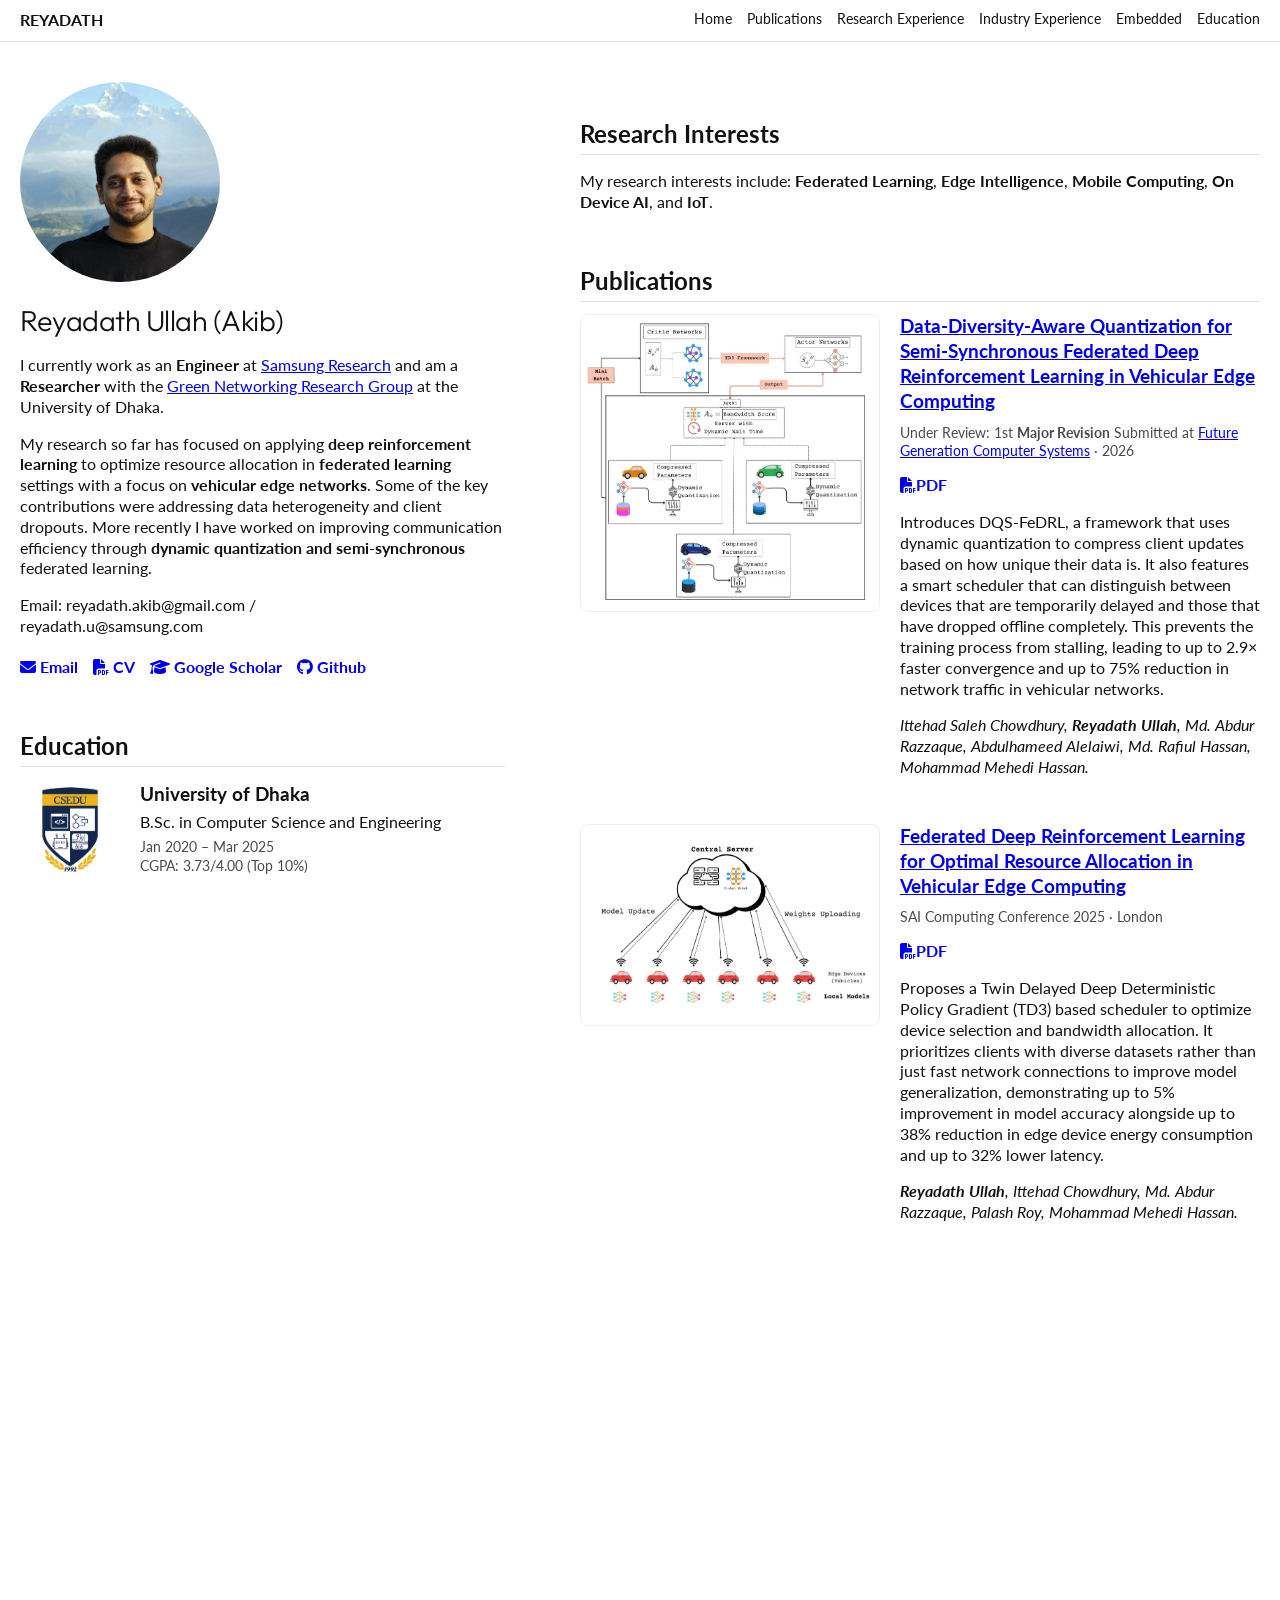
==== index.html @ 79e835fe "Update CV to the newest version" ====
<!doctype html>
<html lang="en">

<head>
  <meta charset="UTF-8">
  <meta name="viewport" content="width=device-width, initial-scale=1.0, viewport-fit=cover">
  <title>Riadath | Portfolio</title>
  <link rel="preconnect" href="https://fonts.googleapis.com">
  <link rel="preconnect" href="https://fonts.gstatic.com" crossorigin>
  <link href="https://fonts.googleapis.com/css2?family=Lato:wght@400;700&family=Outfit:wght@300;400&display=swap"
    rel="stylesheet">
  <link rel="stylesheet" href="https://cdnjs.cloudflare.com/ajax/libs/font-awesome/6.4.0/css/all.min.css" media="print"
    onload="this.media='all'">
  <noscript>
    <link rel="stylesheet" href="https://cdnjs.cloudflare.com/ajax/libs/font-awesome/6.4.0/css/all.min.css">
  </noscript>
  <link rel="stylesheet" href="style.css?v=3.0">
  <link rel="preload" as="image" href="assets/images/akib_mountain.webp">
</head>

<body>
  <header class="topbar">
    <div class="logo">Reyadath</div>
    <nav class="nav" id="nav">
      <a href="#home">Home</a>
      <a href="#research-interests">Publications</a>
      <a href="#research-experience">Research Experience</a>
      <a href="#experience">Industry Experience</a>
      <a href="#embedded">Embedded</a>
      <a href="#education">Education</a>
    </nav>
    <button class="menu" id="menu" aria-label="Toggle navigation">
      <span></span>
      <span></span>
      <span></span>
    </button>
  </header>

  <main>
    <div class="sidebar">
      <section id="home" class="profile-section">
        <img src="assets/images/akib_mountain.webp" alt="Reyadath Ullah Akib" class="profile-image" decoding="async">
        <div class="profile-text">
          <h1>Reyadath Ullah (Akib)</h1>
          <p>I currently work as an <b>Engineer</b> at <a href="https://research.samsung.com/srbd"
              target="_blank">Samsung Research</a> and am a <b>Researcher</b> with the <a href="#experience">Green
              Networking Research Group</a> at the University of Dhaka.</p>
          <p>My research so far has focused on applying <b>deep reinforcement learning</b> to optimize resource
            allocation
            in <b>federated learning</b> settings with a focus on <b>vehicular edge networks</b>. Some of the key
            contributions were addressing data heterogeneity and client dropouts. More
            recently I have worked on improving communication efficiency through <b>dynamic
              quantization and semi-synchronous</b> federated learning.</p>
          <p style="margin-top: 10px;">Email: reyadath.akib@gmail.com /
            <br> reyadath.u@samsung.com
          </p>

          <p
            style="margin-top: 20px; font-weight: bold; display: flex; gap: 15px; align-items: center; flex-wrap: wrap;">
            <a href="mailto:reyadath.akib@gmail.com" style="text-decoration: none;"><i class="fas fa-envelope"></i>
              Email</a>
            <a href="assets/docs/CV_2027_Reyadath_Ullah_Akib.pdf" target="_blank"
              style="text-decoration: none;"><i class="fas fa-file-pdf"></i> CV</a>
            <a href="https://scholar.google.com/citations?user=j7ziSWcAAAAJ&hl=en" target="_blank"
              style="text-decoration: none;"><i class="fas fa-graduation-cap"></i> Google Scholar</a>
            <!-- <a href="https://www.linkedin.com/in/reyadath-u-053181199/" target="_blank"
              style="text-decoration: none;"><i class="fab fa-linkedin"></i> linkedin</a> -->
            <a href="https://github.com/riadath" target="_blank" style="text-decoration: none;"><i
                class="fab fa-github"></i> Github</a>
          </p>
        </div>
      </section>

      <section id="education">
        <h2>Education</h2>
        <div style="display: flex; align-items: center; gap: 20px; margin-bottom: 20px;">
          <img src="assets/images/csedu_logo.webp" alt="CSE DU Logo" style="width: 100px; height: auto;" loading="lazy"
            decoding="async">
          <div>
            <h3 style="margin: 0;">University of Dhaka</h3>
            <p style="margin: 5px 0 0 0;">B.Sc. in Computer Science and Engineering</p>
            <p style="margin: 5px 0 0 0;" class="muted">Jan 2020 – Mar 2025 <br> CGPA: 3.73/4.00 (Top 10%)</p>
          </div>
        </div>
      </section>


    </div>

    <div class="content-area">
      <section id="research-interests">
        <h2>Research Interests</h2>
        <p>My research interests include: <b>Federated Learning</b>, <b>Edge Intelligence</b>, <b>Mobile Computing</b>,
          <b>On Device AI</b>, and <b>IoT</b>.
        </p>
      </section>

      <section id="publications">
        <h2>Publications</h2>

        <div style="display: flex; gap: 20px; margin-bottom: 30px; align-items: flex-start;">
          <div class="pub-image-container">
            <img src="assets/images/DQS_Fedrl_Framework.webp" alt="DQS-FeDRL Framework"
              class="pub-image"
              style="width: 100%; height: auto; object-fit: contain; border-radius: 8px; border: 1px solid #eee;"
              loading="lazy" decoding="async">
            <div class="pub-image-hint"><i class="fas fa-search-plus"></i> Click to enlarge</div>
          </div>
          <div>
            <h3 style="margin-top: 0;"><a href="https://track.authorhub.elsevier.com/?uuid=702955d7-798d-43e1-ad18-ff2a3c567b9c"
                target="_blank">Data-Diversity-Aware Quantization for
                Semi-Synchronous Federated Deep Reinforcement Learning in Vehicular Edge Computing</a></h3>
            <p class="muted" style="margin-top: 5px;">Under Review: 1st <b>Major Revision</b> Submitted at <a
                href="https://www.sciencedirect.com/journal/future-generation-computer-systems" target="_blank">Future
                Generation Computer
                Systems</a> · 2026</p>
            <p style="margin-top: 5px;"><a href="assets/docs/DQS_FeDRL_FGCS_Final_Version.pdf" target="_blank"
                style="text-decoration: none; font-weight: bold;"><i class="fas fa-file-pdf"></i>PDF</a></p>
            <p style="margin-top: 10px;">Introduces DQS-FeDRL, a framework that uses dynamic quantization to compress
              client updates based
              on how unique their data is. It also features a smart scheduler that can distinguish between devices that
              are temporarily delayed and those that have dropped offline completely. This prevents the training process
              from stalling, leading to up to 2.9× faster convergence and up to 75% reduction in network traffic in
              vehicular
              networks.</p>
            <p><em>Ittehad Saleh Chowdhury, <strong>Reyadath Ullah</strong>, Md. Abdur Razzaque, Abdulhameed
                Alelaiwi, Md. Rafiul Hassan, Mohammad Mehedi Hassan.</em></p>
          </div>
        </div>

        <div style="display: flex; gap: 20px; margin-bottom: 30px; align-items: flex-start;">
          <div class="pub-image-container">
            <img src="assets/images/DA-FedRL.webp" alt="DA-FeDRL Framework"
              class="pub-image"
              style="width: 100%; height: auto; object-fit: contain; border-radius: 8px; border: 1px solid #eee;"
              loading="lazy" decoding="async">
            <div class="pub-image-hint"><i class="fas fa-search-plus"></i> Click to enlarge</div>
          </div>
          <div>
            <h3 style="margin-top: 0;"><a href="https://link.springer.com/chapter/10.1007/978-3-031-92608-2_20"
                target="_blank">Federated Deep
                Reinforcement Learning for Optimal Resource
                Allocation in Vehicular Edge Computing</a></h3>
            <p class="muted" style="margin-top: 5px;">SAI Computing Conference 2025 · London</p>
            <p style="margin-top: 5px;"><a href="assets/docs/Published_Conf_Paper.pdf" target="_blank"
                style="text-decoration: none; font-weight: bold;"><i class="fas fa-file-pdf"></i>PDF</a></p>
            <p style="margin-top: 10px;">Proposes a Twin Delayed Deep Deterministic Policy Gradient (TD3) based
              scheduler
              to optimize device selection and bandwidth allocation. It prioritizes clients with diverse datasets rather
              than just fast network connections to improve model generalization, demonstrating up to 5% improvement in
              model
              accuracy alongside up to 38% reduction in edge device energy consumption and up to 32% lower latency.</p>
            <p><em><strong>Reyadath Ullah</strong>, Ittehad Chowdhury, Md. Abdur Razzaque, Palash Roy, Mohammad Mehedi
                Hassan.</em></p>
          </div>
        </div>


      </section>

      <section id="research-experience">
        <h2>Research Experience</h2>

        <div style="display: flex; gap: 20px; margin-bottom: 30px;">
          <img src="assets/images/wm_logo.webp" alt="William & Mary Logo"
            style="width: 100px; height: 100px; object-fit: contain; margin-top: 5px;" loading="lazy" decoding="async">
          <div>
            <h3 style="margin: 0;"><a href="https://www.wm.edu/" target="_blank">William & Mary - IMLS CiteCast
                Project</a>
            </h3>
            <p style="margin: 5px 0 10px 0;" class="muted">Remote Research Collaborator · Sep 2026 – Present</p>
            <ul style="margin: 0;">
              <li>Collaborating on an IMLS-funded project to identify and preserve web resources referenced in archived
                US television news, alongside Old Dominion University and the Internet Archive.</li>
              <li>Developing multi-modal machine learning and deep learning models for web citation detection under the
                supervision of <a href="https://alexandernwala.com/" target="_blank">Dr. Alexander C. Nwala</a> and <a
                  href="https://cdsp.wm.edu/computerscience/people/zhang-yanfu.php" target="_blank">Dr. Yanfu Zhang</a>.
              </li>
            </ul>
          </div>
        </div>

        <div style="display: flex; gap: 20px; margin-bottom: 30px;">
          <img src="assets/images/dhaka_university_logo.webp" alt="University of Dhaka Logo"
            style="width: 100px; height: 100px; object-fit: contain; margin-top: 5px;" loading="lazy" decoding="async">
          <div>
            <h3 style="margin: 0;">Green Networking Research Group, University of Dhaka</h3>
            <p style="margin: 5px 0 10px 0;" class="muted">Researcher · Sep 2023 – Present</p>
            <ul style="margin: 0;">
              <li>Supervised by <a href="https://www.du.ac.bd/faculty/faculty_details/CSE/1768" target="_blank">Dr. Md.
                  Abdur Razzaque</a>.</li>
              <li>Exploring federated learning and resource allocation in vehicular edge computing.</li>
              <li>Focusing on energy-aware systems and reliable networking at scale.</li>
            </ul>
          </div>
        </div>
      </section>

      <section id="experience">
        <h2>Industry Experience</h2>

        <div style="display: flex; gap: 20px; margin-bottom: 30px;">
          <img src="assets/images/samsung_research_logo.webp" alt="Samsung Research Logo"
            style="width: 100px; height: 100px; object-fit: contain; margin-top: 5px;" loading="lazy" decoding="async">
          <div>
            <h3 style="margin: 0;"><a href="https://research.samsung.com/srbd" target="_blank">Samsung Research</a>
              :: Engineer-I</h3>
            <p style="margin: 5px 0 10px 0;" class="muted">Aug 2025 – Present</p>
            <ul style="margin: 0;">
              <li>Migrated the <strong>Samsung Tizen Emulator</strong> backend from legacy QEMU 2.3.4 to <strong>QEMU
                  9.2.4</strong> and redesigned the UI architecture with <strong>SDL2</strong>, replacing Qt to improve
                cross-platform performance.</li>
              <li>Developed <strong><a href="https://github.com/Samsung/tizen-agent-skills" target="_blank">Tizen Agent
                    Skills</a></strong>, an open-source Node.js/TypeScript toolkit enabling AI coding assistants
                (Claude,
                Gemini, Cline) to automate Tizen SDK workflows via natural language, including app deployment, GDB/CDP
                remote debugging, and Playwright testing.</li>
              <li>Developed and published the <strong>Tizen VS Code Extension</strong> on the <a
                  href="https://developer.samsung.com/smarttv/develop/tools/additional-tools/vscode-extension.html"
                  target="_blank">VS Code Marketplace</a>.</li>
              <li>Researching and drafting patents for distributed, federated-learning-based recommendation systems to
                drive AI feature recommendations across Samsung devices.</li>
            </ul>
          </div>
        </div>

        <div style="display: flex; gap: 20px; margin-bottom: 30px;">
          <img src="assets/images/turing_logo.webp" alt="Turing Logo"
            style="width: 100px; height: 100px; object-fit: contain; margin-top: 0px;" loading="lazy" decoding="async">
          <div>
            <h3 style="margin: 0;"><a href="https://www.turing.com" target="_blank">Turing</a> :: Python
              Developer
              (Team Lead)</h3>
            <p style="margin: 5px 0 10px 0;" class="muted">Dec 2023 – Dec 2024</p>
            <ul style="margin: 0;">
              <li>Led a team of 6–8 engineers refining data pipelines for training AI models.</li>
              <li>Automated workflows and deployment using Bash and Python scripts.</li>
            </ul>
          </div>
        </div>

        <div style="display: flex; gap: 20px; margin-bottom: 30px;">
          <img src="assets/images/codex_pro_logo.webp" alt="CodexPro Logo"
            style="width: 100px; height: 100px; object-fit: contain; margin-top: 0px;" loading="lazy" decoding="async">
          <div>
            <h3 style="margin: 0;"><a href="https://codexpro.eu/" target="_blank">CodexPro</a> :: Python
              Instructor</h3>
            <p style="margin: 5px 0 10px 0;" class="muted">Jan 2023 – Aug 2023</p>
            <ul style="margin: 0;">
              <li>Taught basic to intermediate Python (English batches).</li>
              <li>Helped design course materials for Python and Scratch.</li>
            </ul>
          </div>
        </div>
      </section>



      <section id="embedded">
        <h2>Embedded Programming</h2>

        <div style="display: flex; gap: 20px; margin-bottom: 30px; align-items: flex-start;">
          <div>
            <h3 style="margin-top: 0;">Device Drivers for STM32F4xx Microcontrollers</h3>
            <ul style="margin-top: 10px;">
              <li>Developed bare-metal device drivers for STM32F4xx microcontrollers (ARM Cortex-M4) from scratch using
                C/C++
                and register-level programming.</li>
              <li><strong><a href="https://github.com/riadath/traffic_system_i2c" target="_blank">I2C</a>:</strong>
                Supports
                master/slave modes, address handling, and event/error interrupts.</li>
              <li><strong><a href="https://github.com/riadath/traffic_system_spi" target="_blank">SPI</a>:</strong>
                Features
                flexible baud rates, data format settings, and interrupt-based communication for slave mode.</li>
              <li><strong><a href="https://github.com/riadath/traffic_system_usart" target="_blank">UART</a>:</strong>
                Provides robust configuration and communication functions for UART2, UART4, and UART5.</li>
            </ul>
          </div>
        </div>

        <h3><a href="https://github.com/riadath/DUOS_modified" target="_blank">DUOS (RTOS) for ARM Cortex-M4</a></h3>
        <p class="muted"><em>C/C++ · ARM Assembly · CMake · Register-level programming</em></p>
        <ul style="margin-top: 10px;">
          <li>Contributed to the Dhaka University Operating System (DUOS), an educational real-time operating system
            targeting ARMv7-M architectures (specifically STM32F4xx).</li>
          <li>Developed core RTOS capabilities including task management, context switching, and hardware interaction.
          </li>
        </ul>
      </section>


  </main>

  <footer class="footer">
    <p style="font-style: italic; margin-bottom: 10px;">"The man who sleeps with a machete is a fool every night, but
      one!"</p>
    <p>© <span id="year"></span> Reyadath Ullah Akib</p>
  </footer>

  <!-- Lightbox Modal -->
  <div id="lightbox" class="lightbox">
    <span class="lightbox-close">&times;</span>
    <img class="lightbox-content" id="lightbox-img">
    <div id="lightbox-caption"></div>
  </div>

  <script src="script.js"></script>
</body>

</html>
---- style.css ----
:root {
  --bg: #ffffff;
  --ink: #111111;
  --muted: #4a4a4a;
  --accent: #0000ee;
  --border: #dddddd;
  --max-width: 1440px;
}

*,
*::before,
*::after {
  box-sizing: border-box;
}

body {
  margin: 0;
  font-family: 'Lato', sans-serif;
  background: var(--bg);
  color: var(--ink);
  line-height: 1.3;
}

a {
  color: var(--accent);
  text-decoration: underline;
  transition: color 0.2s ease;
}

a:hover {
  color: var(--ink);
}

/* ── Topbar ── */
.topbar {
  position: sticky;
  top: 0;
  z-index: 10;
  background: var(--bg);
  border-bottom: 1px solid var(--border);
  display: flex;
  align-items: center;
  justify-content: space-between;
  padding: 10px 20px;
  will-change: transform;
}

.logo {
  font-family: 'Lato', sans-serif;
  font-weight: 700;
  text-transform: uppercase;
}

.nav {
  display: flex;
  gap: 15px;
}

.nav a {
  font-family: 'Lato', sans-serif;
  text-decoration: none;
  color: var(--ink);
  font-size: 14px;
  position: relative;
  padding-bottom: 2px;
}

.nav a::after {
  content: '';
  position: absolute;
  bottom: 0;
  left: 0;
  width: 0;
  height: 1px;
  background: var(--ink);
  transition: width 0.25s ease;
}

.nav a:hover::after {
  width: 100%;
}

.nav a:hover {
  text-decoration: none;
}

.menu {
  display: none;
  flex-direction: column;
  gap: 4px;
  background: none;
  border: 1px solid var(--ink);
  padding: 6px;
  cursor: pointer;
}

.menu span {
  width: 20px;
  height: 2px;
  background: var(--ink);
}

/* ── Layout ── */
main {
  max-width: var(--max-width);
  margin: 0 auto;
  padding: 40px 20px 80px;
  display: grid;
  grid-template-columns: 500px 1fr;
  gap: 60px;
}

.sidebar {
  position: sticky;
  top: 60px;
  align-self: start;
  max-height: calc(100vh - 60px);
  overflow-y: auto;
  padding-right: 15px;
  padding-bottom: 40px;
  font-family: 'Lato', sans-serif;
}

.sidebar::-webkit-scrollbar {
  width: 6px;
}

.sidebar::-webkit-scrollbar-track {
  background: transparent;
}

.sidebar::-webkit-scrollbar-thumb {
  background: var(--border);
  border-radius: 4px;
}

.sidebar::-webkit-scrollbar-thumb:hover {
  background: var(--muted);
}

/* ── Typography ── */
h1, h2, h3, h4 {
  font-family: 'Lato', sans-serif;
  margin-top: 1.5em;
  margin-bottom: 0.5em;
  color: var(--ink);
}

h1 {
  font-size: 2em;
  margin-top: 0;
}

h2 {
  font-size: 1.5em;
  border-bottom: 1px solid var(--border);
  padding-bottom: 5px;
}

h3 {
  font-size: 1.2em;
}

p {
  margin: 1em 0;
}

ul {
  padding-left: 20px;
  margin: 1em 0;
}

li {
  margin-bottom: 5px;
}

/* ── Profile ── */
.profile-section {
  display: flex;
  flex-direction: column;
  gap: 10px;
  margin-bottom: 15px;
}

.profile-text {
  flex: 1;
}

.profile-text h1 {
  font-family: 'Outfit', sans-serif;
  font-size: 1.8em;
  font-weight: 300;
  letter-spacing: -0.5px;
}

.profile-image {
  width: 100%;
  max-width: 200px;
  border-radius: 50%;
  aspect-ratio: 1 / 1;
  object-fit: cover;
  margin-bottom: 10px;
}

.muted {
  color: var(--muted);
  font-size: 0.9em;
}

/* ── Footer ── */
.footer {
  margin-top: 60px;
  padding: 20px;
  text-align: center;
  border-top: 1px solid var(--border);
  color: var(--muted);
  font-size: 0.9em;
}

/* ── Social Links ── */
.profile-text p a {
  transition: color 0.2s ease;
  display: inline-flex;
  align-items: center;
  gap: 4px;
}

/* ── Section Reveal Animation ── */
@keyframes revealUp {
  from {
    opacity: 0;
    transform: translateY(20px);
  }
  to {
    opacity: 1;
    transform: translateY(0);
  }
}

/* Sections start hidden, revealed by JS */
.content-area > section {
  opacity: 0;
  transform: translateY(20px);
}

.content-area > section.revealed {
  animation: revealUp 0.5s ease forwards;
}

/* Profile loads immediately with a gentle fade */
@keyframes fadeIn {
  from { opacity: 0; }
  to { opacity: 1; }
}

.sidebar {
  animation: fadeIn 0.4s ease forwards;
}

/* Stagger child items within a revealed section */
.content-area > section.revealed > div[style*="display: flex"],
.content-area > section.revealed > h3,
.content-area > section.revealed > p {
  animation: revealUp 0.4s ease backwards;
}

.content-area > section.revealed > :nth-child(2) { animation-delay: 0.05s; }
.content-area > section.revealed > :nth-child(3) { animation-delay: 0.1s; }
.content-area > section.revealed > :nth-child(4) { animation-delay: 0.15s; }
.content-area > section.revealed > :nth-child(5) { animation-delay: 0.2s; }
.content-area > section.revealed > :nth-child(6) { animation-delay: 0.25s; }

/* ── Performance: off-screen content ── */
.content-area > section {
  content-visibility: auto;
  contain-intrinsic-size: auto 500px;
}

/* ── Responsive ── */
@media (max-width: 900px) {
  main {
    grid-template-columns: 1fr;
    gap: 30px;
    padding: 20px 16px 60px;
    overflow-x: hidden;
  }
  
  .sidebar {
    position: static;
    max-height: none;
    overflow-y: visible;
  }

  /* Center profile on mobile */
  .profile-section {
    align-items: center;
    text-align: center;
  }

  .profile-image {
    max-width: 160px;
    width: 160px;
  }

  .profile-text h1 {
    font-size: 1.5em;
  }

  /* Center social links */
  .profile-text p[style*="flex"] {
    justify-content: center !important;
  }

  /* Stack flex containers vertically */
  .sidebar > section > div,
  .content-area > section > div {
    flex-direction: column !important;
    align-items: flex-start !important;
  }

  /* Prevent any image overflow */
  img {
    max-width: 100% !important;
    height: auto !important;
  }

  /* Publication images: stack above text, full width */
  .pub-image-container {
    width: 100%;
    max-width: 100%;
  }

  .content-area > section > div[style*="display: flex"] img {
    width: 100% !important;
    max-width: 100% !important;
    flex-shrink: 1 !important;
  }

  /* Experience/research logos: keep small */
  .content-area > section > div[style*="display: flex"] img[style*="width: 100px"] {
    width: 60px !important;
    height: 60px !important;
  }

  /* Tighten typography */
  h2 {
    font-size: 1.3em;
    margin-top: 1em;
  }

  h3 {
    font-size: 1.05em;
  }

  body {
    font-size: 15px;
    line-height: 1.5;
    overflow-x: hidden;
    overflow-wrap: break-word;
    word-break: break-word;
  }

  /* Prevent text overflow in all containers */
  .content-area,
  .sidebar,
  .content-area > section,
  .content-area > section > div {
    overflow-wrap: break-word;
    word-break: break-word;
    max-width: 100%;
    overflow-x: hidden;
  }

  /* Better touch targets for links */
  a {
    -webkit-tap-highlight-color: rgba(0, 0, 238, 0.1);
  }

  .nav {
    position: absolute;
    top: 50px;
    right: 16px;
    background: var(--bg);
    border: 1px solid var(--border);
    padding: 10px;
    flex-direction: column;
    display: none;
    min-width: 150px;
    box-shadow: 0 4px 12px rgba(0, 0, 0, 0.08);
    border-radius: 6px;
  }

  .nav a {
    padding: 8px 12px;
    font-size: 15px;
  }

  .nav.open {
    display: flex;
  }

  .menu {
    display: flex;
  }


  /* Education logo on mobile */
  .sidebar > section > div[style*="display: flex"] img {
    width: 70px !important;
  }

  /* Footer spacing */
  .footer {
    margin-top: 40px;
    padding: 16px;
    font-size: 0.85em;
  }
}

/* Small phones */
@media (max-width: 400px) {
  main {
    padding: 16px 12px 50px;
  }

  .profile-image {
    max-width: 130px;
  }

  .profile-text h1 {
    font-size: 1.3em;
  }

  h2 {
    font-size: 1.2em;
  }
}

/* Safe area for notched phones */
@supports (padding: env(safe-area-inset-bottom)) {
  .footer {
    padding-bottom: calc(16px + env(safe-area-inset-bottom));
  }
}

/* Respect reduced-motion preference */
@media (prefers-reduced-motion: reduce) {
  *,
  *::before,
  *::after {
    animation-duration: 0.01ms !important;
    animation-iteration-count: 1 !important;
    transition-duration: 0.01ms !important;
  }

  .content-area > section {
    opacity: 1;
    transform: none;
  }
}

/* ── Publications Image Interaction ── */
.pub-image-container {
  position: relative;
  flex-shrink: 0;
  width: 300px;
}

.pub-image {
  display: block;
  transition: transform 0.3s ease, box-shadow 0.3s ease;
  cursor: zoom-in;
}

.pub-image:hover {
  transform: translateY(-5px);
  box-shadow: 0 10px 20px rgba(0,0,0,0.1);
}

.pub-image-hint {
  position: absolute;
  bottom: 10px;
  left: 50%;
  transform: translateX(-50%) translateY(0);
  background: rgba(0, 0, 0, 0.75);
  color: #fff;
  padding: 6px 14px;
  border-radius: 20px;
  font-size: 13px;
  opacity: 0;
  transition: opacity 0.3s ease, transform 0.3s ease;
  pointer-events: none;
  white-space: nowrap;
  font-family: 'Lato', sans-serif;
  z-index: 5;
}

.pub-image:hover + .pub-image-hint {
  opacity: 1;
  transform: translateX(-50%) translateY(-5px);
}

/* ── Lightbox ── */
.lightbox {
  display: none;
  position: fixed;
  z-index: 1000;
  left: 0;
  top: 0;
  width: 100%;
  height: 100%;
  overflow: auto;
  background-color: rgba(0,0,0,0.85);
  backdrop-filter: blur(5px);
  align-items: center;
  justify-content: center;
  flex-direction: column;
}

.lightbox-content {
  margin: auto;
  display: block;
  max-width: 90%;
  max-height: 80vh;
  border-radius: 8px;
  animation: zoomIn 0.3s ease;
  object-fit: contain;
}

@keyframes zoomIn {
  from {transform: scale(0.9); opacity: 0;}
  to {transform: scale(1); opacity: 1;}
}

.lightbox-close {
  position: absolute;
  top: 20px;
  right: 40px;
  color: #fff;
  font-size: 40px;
  font-weight: bold;
  cursor: pointer;
  transition: color 0.2s;
  z-index: 1001;
}

.lightbox-close:hover,
.lightbox-close:focus {
  color: #ccc;
  text-decoration: none;
  cursor: pointer;
}

#lightbox-caption {
  margin: 15px auto 0;
  display: block;
  width: 80%;
  max-width: 700px;
  text-align: center;
  color: #eee;
  font-family: 'Lato', sans-serif;
  font-size: 1.1em;
  animation: zoomIn 0.3s ease;
}
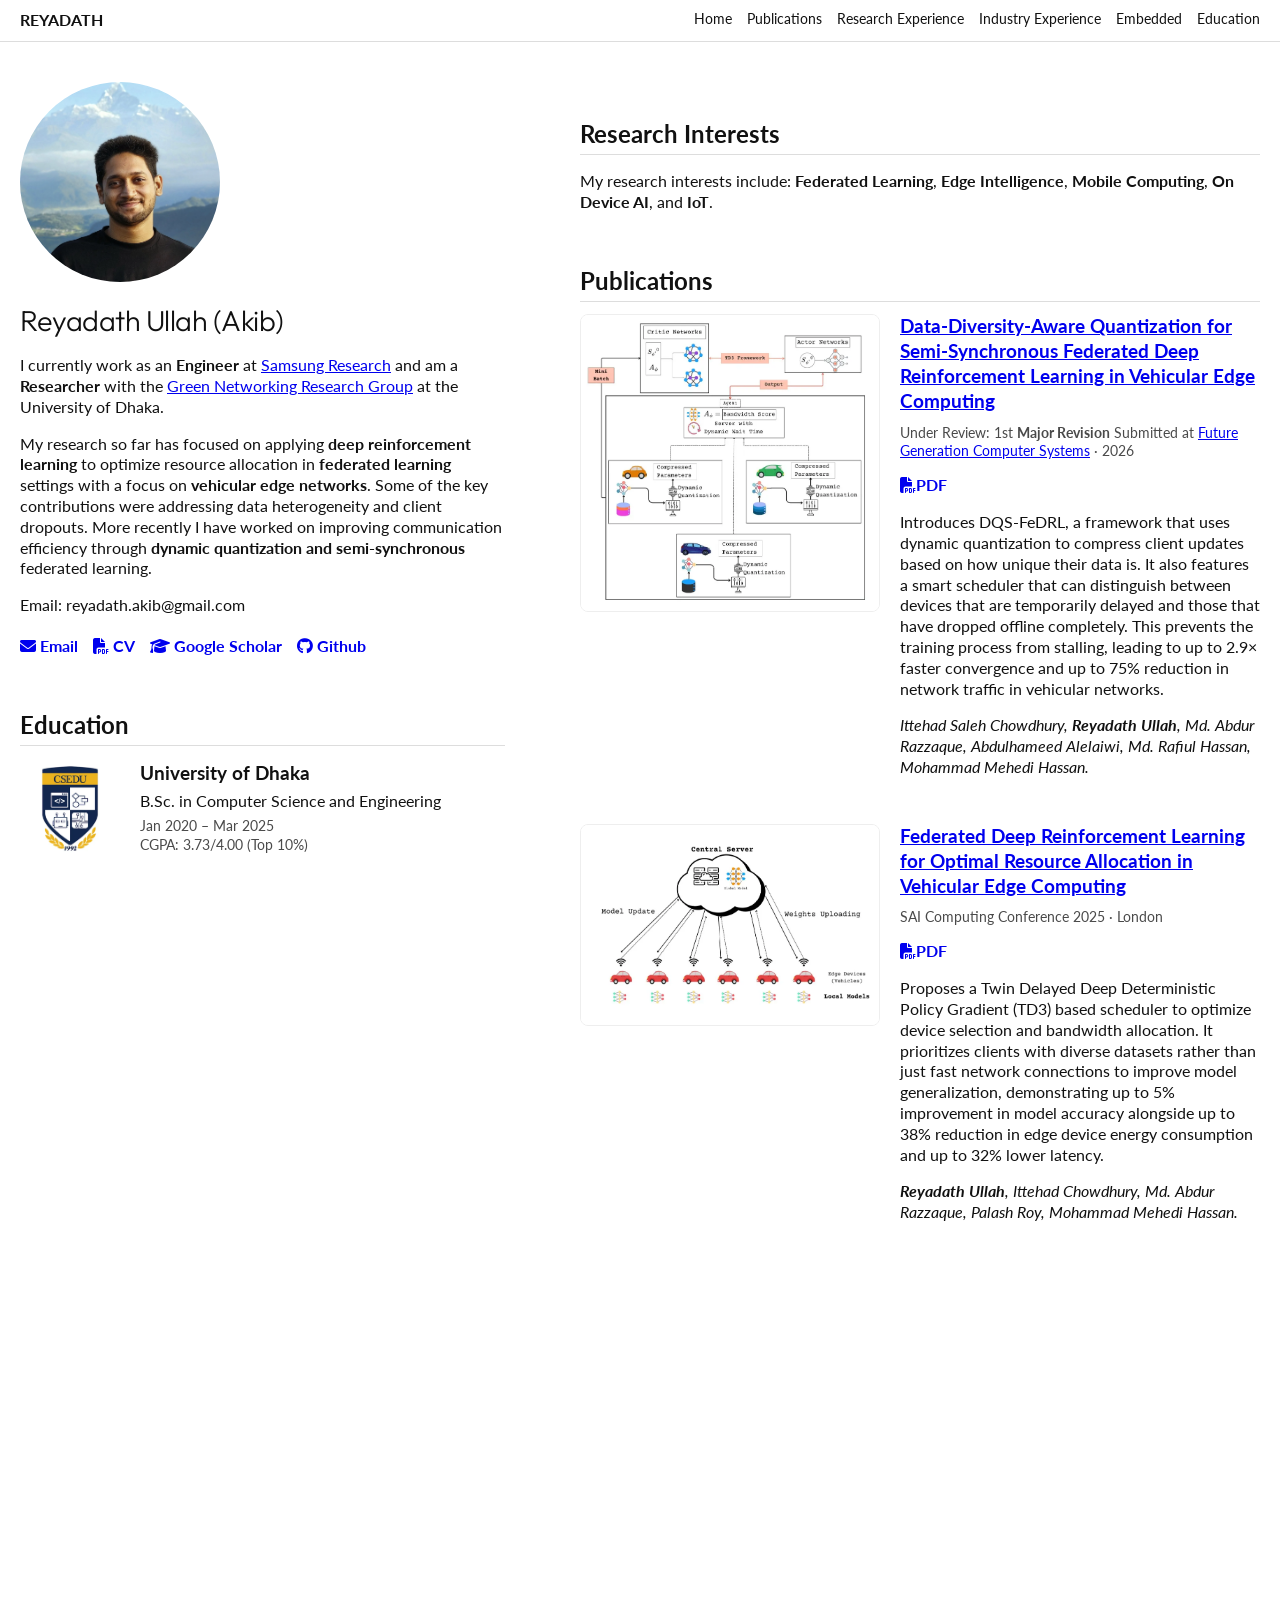
==== commit f6c4f459: "Update index.html and ignore .DS_Store" ====
--- a/index.html
+++ b/index.html
@@ -51,16 +51,15 @@
             contributions were addressing data heterogeneity and client dropouts. More
             recently I have worked on improving communication efficiency through <b>dynamic
               quantization and semi-synchronous</b> federated learning.</p>
-          <p style="margin-top: 10px;">Email: reyadath.akib@gmail.com /
-            <br> reyadath.u@samsung.com
+          <p style="margin-top: 10px;">Email: reyadath.akib@gmail.com
           </p>
 
           <p
             style="margin-top: 20px; font-weight: bold; display: flex; gap: 15px; align-items: center; flex-wrap: wrap;">
             <a href="mailto:reyadath.akib@gmail.com" style="text-decoration: none;"><i class="fas fa-envelope"></i>
               Email</a>
-            <a href="assets/docs/CV_2027_Reyadath_Ullah_Akib.pdf" target="_blank"
-              style="text-decoration: none;"><i class="fas fa-file-pdf"></i> CV</a>
+            <a href="assets/docs/CV_2027_Reyadath_Ullah_Akib.pdf" target="_blank" style="text-decoration: none;"><i
+                class="fas fa-file-pdf"></i> CV</a>
             <a href="https://scholar.google.com/citations?user=j7ziSWcAAAAJ&hl=en" target="_blank"
               style="text-decoration: none;"><i class="fas fa-graduation-cap"></i> Google Scholar</a>
             <!-- <a href="https://www.linkedin.com/in/reyadath-u-053181199/" target="_blank"
@@ -100,14 +99,14 @@
 
         <div style="display: flex; gap: 20px; margin-bottom: 30px; align-items: flex-start;">
           <div class="pub-image-container">
-            <img src="assets/images/DQS_Fedrl_Framework.webp" alt="DQS-FeDRL Framework"
-              class="pub-image"
+            <img src="assets/images/DQS_Fedrl_Framework.webp" alt="DQS-FeDRL Framework" class="pub-image"
               style="width: 100%; height: auto; object-fit: contain; border-radius: 8px; border: 1px solid #eee;"
               loading="lazy" decoding="async">
             <div class="pub-image-hint"><i class="fas fa-search-plus"></i> Click to enlarge</div>
           </div>
           <div>
-            <h3 style="margin-top: 0;"><a href="https://track.authorhub.elsevier.com/?uuid=702955d7-798d-43e1-ad18-ff2a3c567b9c"
+            <h3 style="margin-top: 0;"><a
+                href="https://track.authorhub.elsevier.com/?uuid=702955d7-798d-43e1-ad18-ff2a3c567b9c"
                 target="_blank">Data-Diversity-Aware Quantization for
                 Semi-Synchronous Federated Deep Reinforcement Learning in Vehicular Edge Computing</a></h3>
             <p class="muted" style="margin-top: 5px;">Under Review: 1st <b>Major Revision</b> Submitted at <a
@@ -130,8 +129,7 @@
 
         <div style="display: flex; gap: 20px; margin-bottom: 30px; align-items: flex-start;">
           <div class="pub-image-container">
-            <img src="assets/images/DA-FedRL.webp" alt="DA-FeDRL Framework"
-              class="pub-image"
+            <img src="assets/images/DA-FedRL.webp" alt="DA-FeDRL Framework" class="pub-image"
               style="width: 100%; height: auto; object-fit: contain; border-radius: 8px; border: 1px solid #eee;"
               loading="lazy" decoding="async">
             <div class="pub-image-hint"><i class="fas fa-search-plus"></i> Click to enlarge</div>
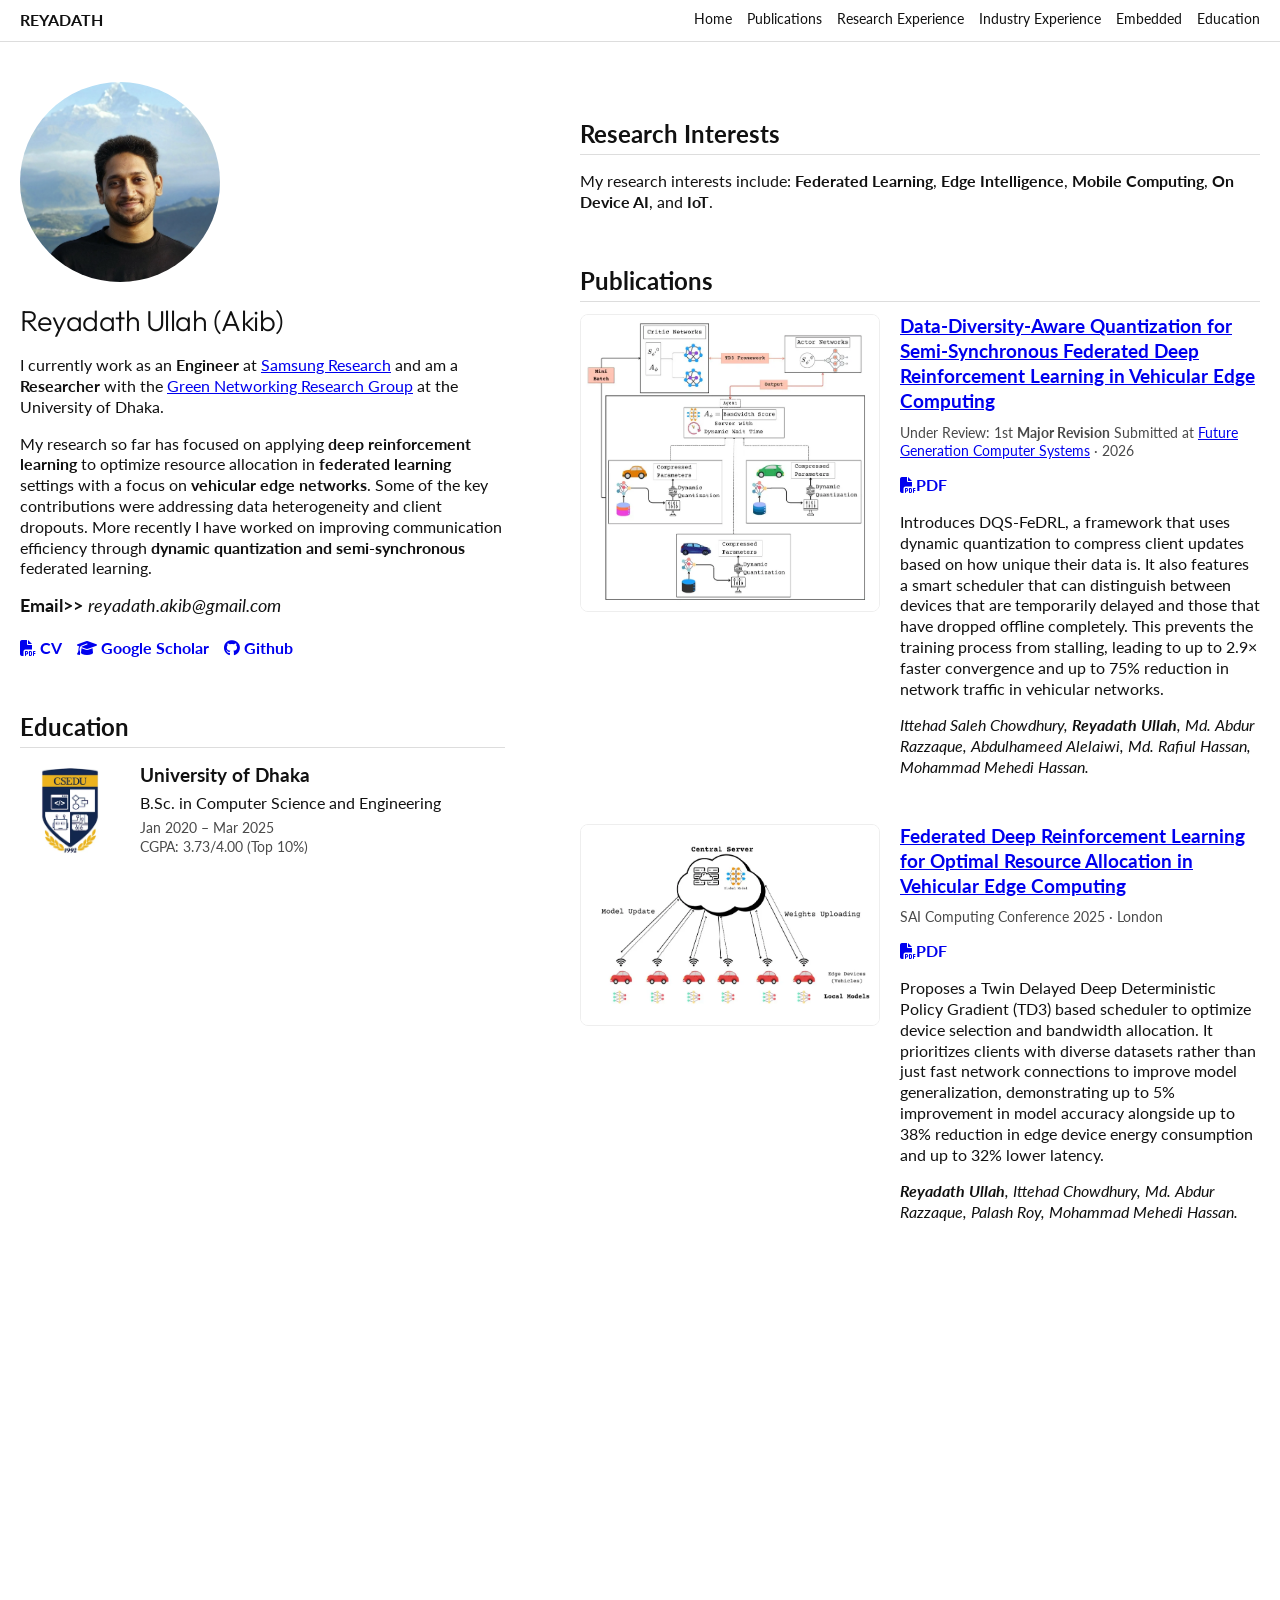
==== commit 6879305f: "updated fonts" ====
--- a/index.html
+++ b/index.html
@@ -51,13 +51,11 @@
             contributions were addressing data heterogeneity and client dropouts. More
             recently I have worked on improving communication efficiency through <b>dynamic
               quantization and semi-synchronous</b> federated learning.</p>
-          <p style="margin-top: 10px;">Email: reyadath.akib@gmail.com
+          <p style="margin-top: 10px; font-size: 1.1em;"> <b>Email>></b> <i>reyadath.akib@gmail.com</i>
           </p>
 
           <p
             style="margin-top: 20px; font-weight: bold; display: flex; gap: 15px; align-items: center; flex-wrap: wrap;">
-            <a href="mailto:reyadath.akib@gmail.com" style="text-decoration: none;"><i class="fas fa-envelope"></i>
-              Email</a>
             <a href="assets/docs/CV_2027_Reyadath_Ullah_Akib.pdf" target="_blank" style="text-decoration: none;"><i
                 class="fas fa-file-pdf"></i> CV</a>
             <a href="https://scholar.google.com/citations?user=j7ziSWcAAAAJ&hl=en" target="_blank"
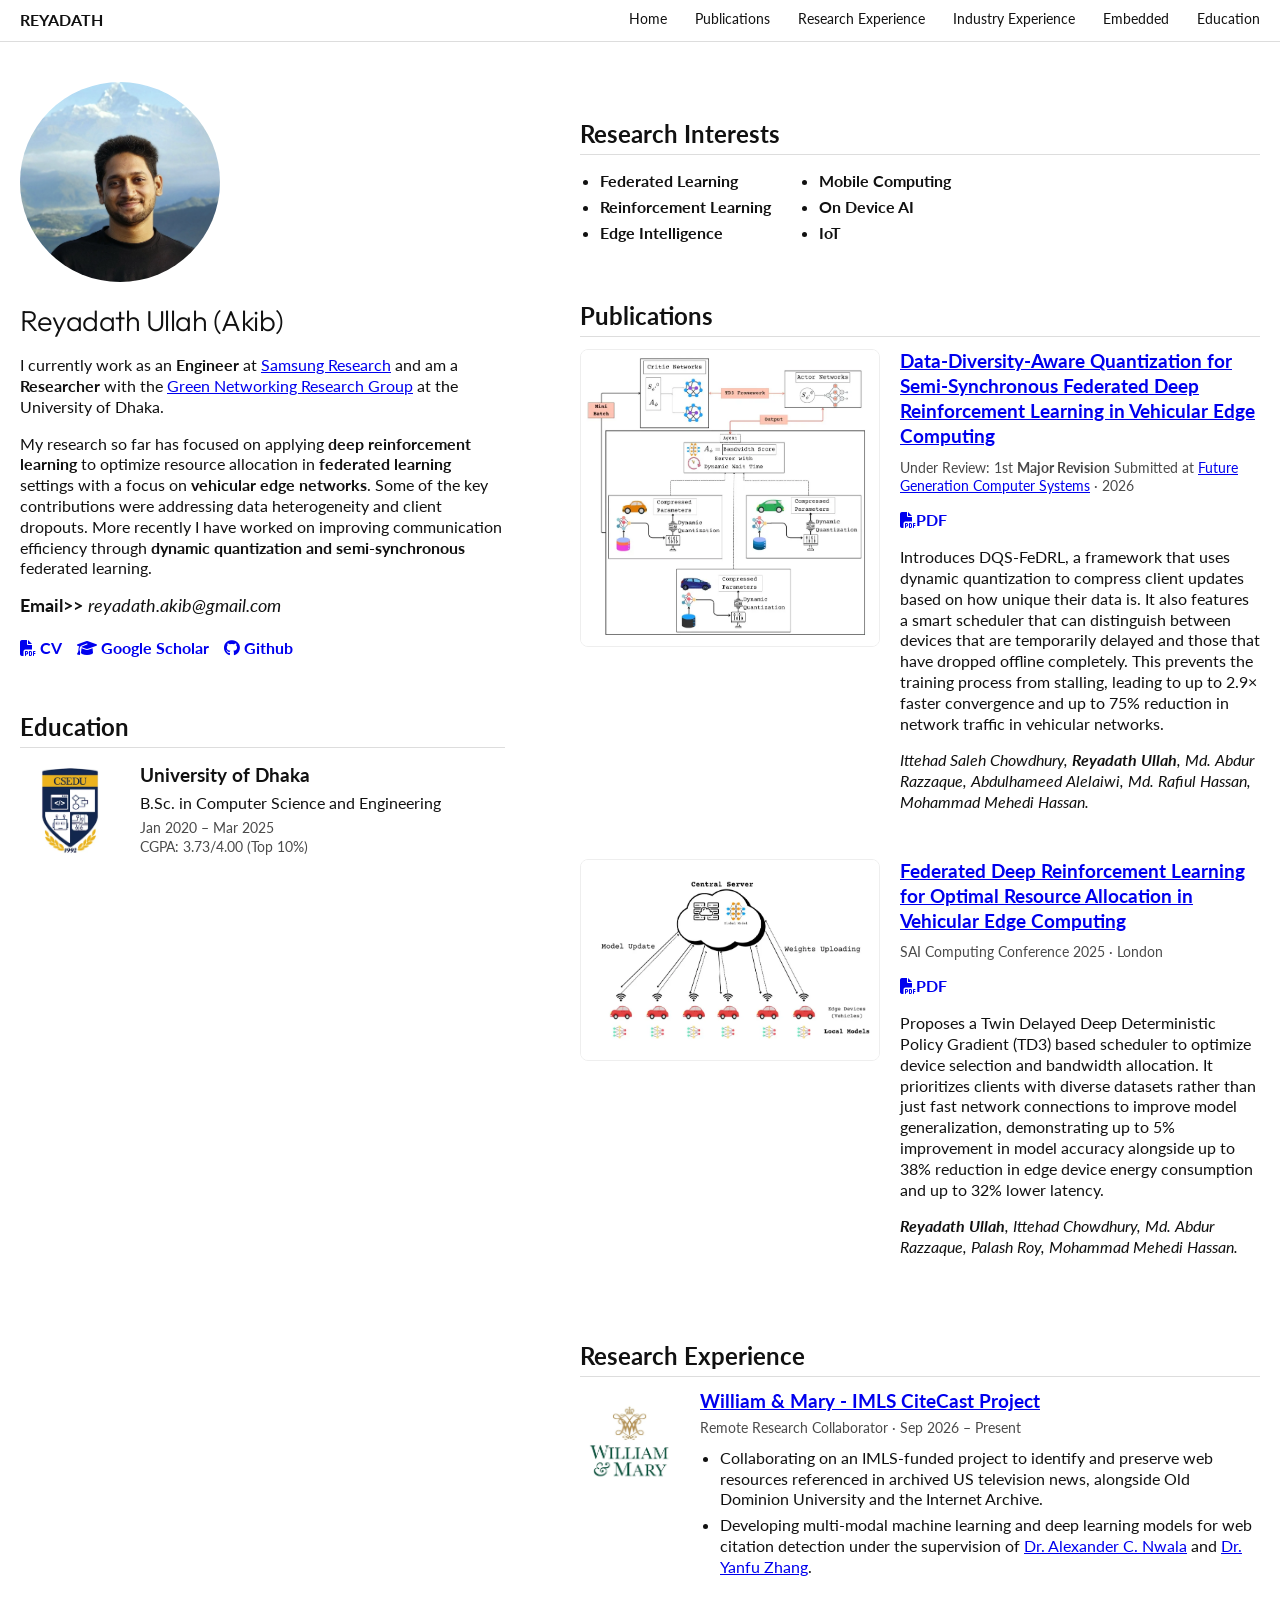
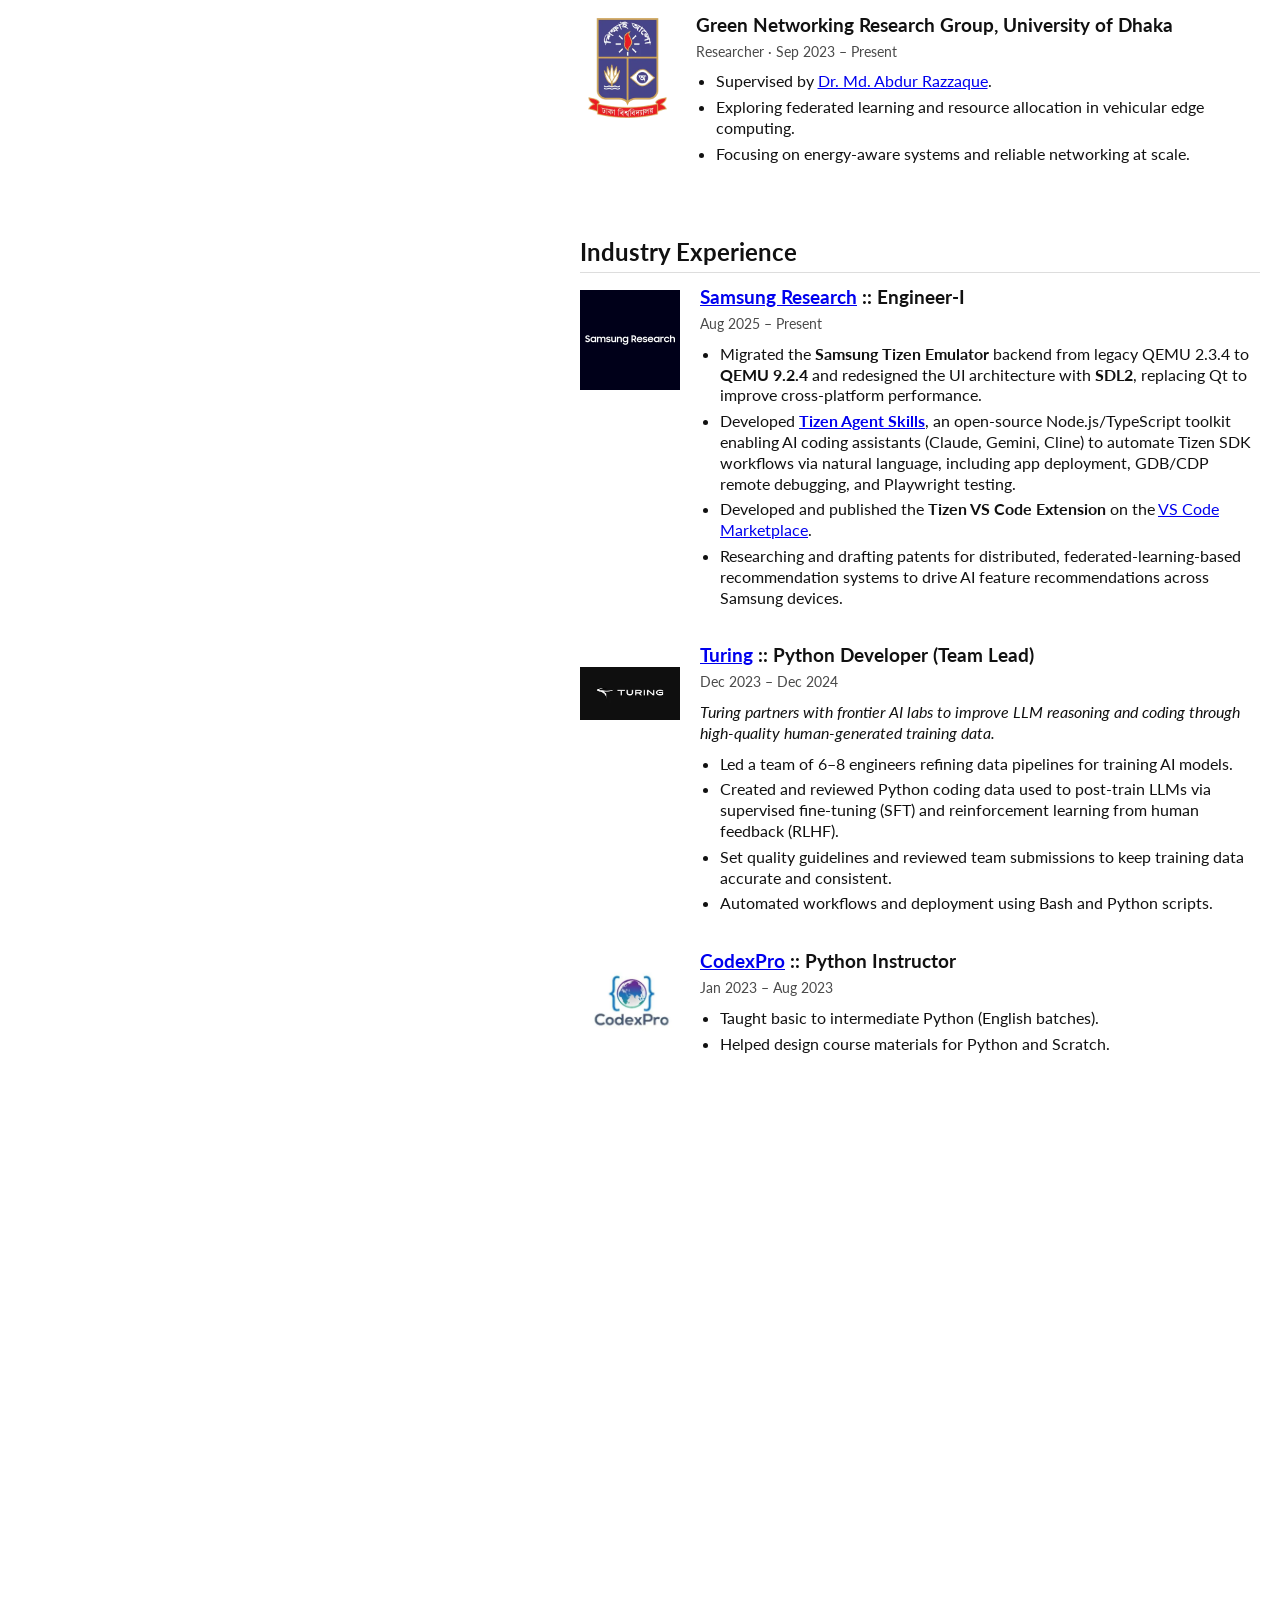
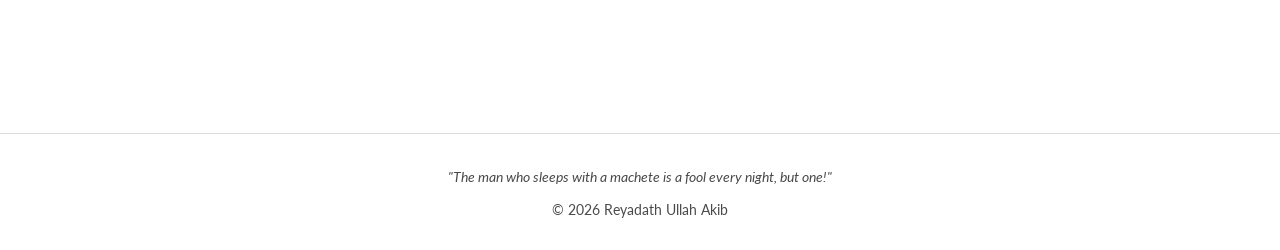
==== commit 118f8b41: "Update research interests, nav spacing, and Turing entry - Ignore AI tool files (.wolf, .claude, CLA" ====
--- a/index.html
+++ b/index.html
@@ -87,9 +87,14 @@
     <div class="content-area">
       <section id="research-interests">
         <h2>Research Interests</h2>
-        <p>My research interests include: <b>Federated Learning</b>, <b>Edge Intelligence</b>, <b>Mobile Computing</b>,
-          <b>On Device AI</b>, and <b>IoT</b>.
-        </p>
+        <ul class="interests-list">
+          <li><b>Federated Learning</b></li>
+          <li><b>Reinforcement Learning</b></li>
+          <li><b>Edge Intelligence</b></li>
+          <li><b>Mobile Computing</b></li>
+          <li><b>On Device AI</b></li>
+          <li><b>IoT</b></li>
+        </ul>
       </section>
 
       <section id="publications">
@@ -228,8 +233,13 @@
               Developer
               (Team Lead)</h3>
             <p style="margin: 5px 0 10px 0;" class="muted">Dec 2023 – Dec 2024</p>
+            <p style="margin: 0 0 10px 0;"><i>Turing partners with frontier AI labs to improve LLM reasoning and coding
+                through high-quality human-generated training data.</i></p>
             <ul style="margin: 0;">
               <li>Led a team of 6–8 engineers refining data pipelines for training AI models.</li>
+              <li>Created and reviewed Python coding data used to post-train LLMs via supervised fine-tuning (SFT) and
+                reinforcement learning from human feedback (RLHF).</li>
+              <li>Set quality guidelines and reviewed team submissions to keep training data accurate and consistent.</li>
               <li>Automated workflows and deployment using Bash and Python scripts.</li>
             </ul>
           </div>
--- a/style.css
+++ b/style.css
@@ -53,7 +53,7 @@
 
 .nav {
   display: flex;
-  gap: 15px;
+  gap: 28px;
 }
 
 .nav a {
@@ -174,6 +174,14 @@
   margin-bottom: 5px;
 }
 
+.interests-list {
+  display: grid;
+  grid-template-rows: repeat(3, auto);
+  grid-auto-flow: column;
+  grid-auto-columns: max-content;
+  column-gap: 3em;
+}
+
 /* ── Profile ── */
 .profile-section {
   display: flex;
@@ -260,7 +268,8 @@
 /* Stagger child items within a revealed section */
 .content-area > section.revealed > div[style*="display: flex"],
 .content-area > section.revealed > h3,
-.content-area > section.revealed > p {
+.content-area > section.revealed > p,
+.content-area > section.revealed > ul {
   animation: revealUp 0.4s ease backwards;
 }
 
@@ -384,6 +393,7 @@
     border: 1px solid var(--border);
     padding: 10px;
     flex-direction: column;
+    gap: 15px;
     display: none;
     min-width: 150px;
     box-shadow: 0 4px 12px rgba(0, 0, 0, 0.08);
@@ -433,6 +443,11 @@
 
   h2 {
     font-size: 1.2em;
+  }
+
+  .interests-list {
+    grid-template-rows: none;
+    grid-auto-flow: row;
   }
 }
 
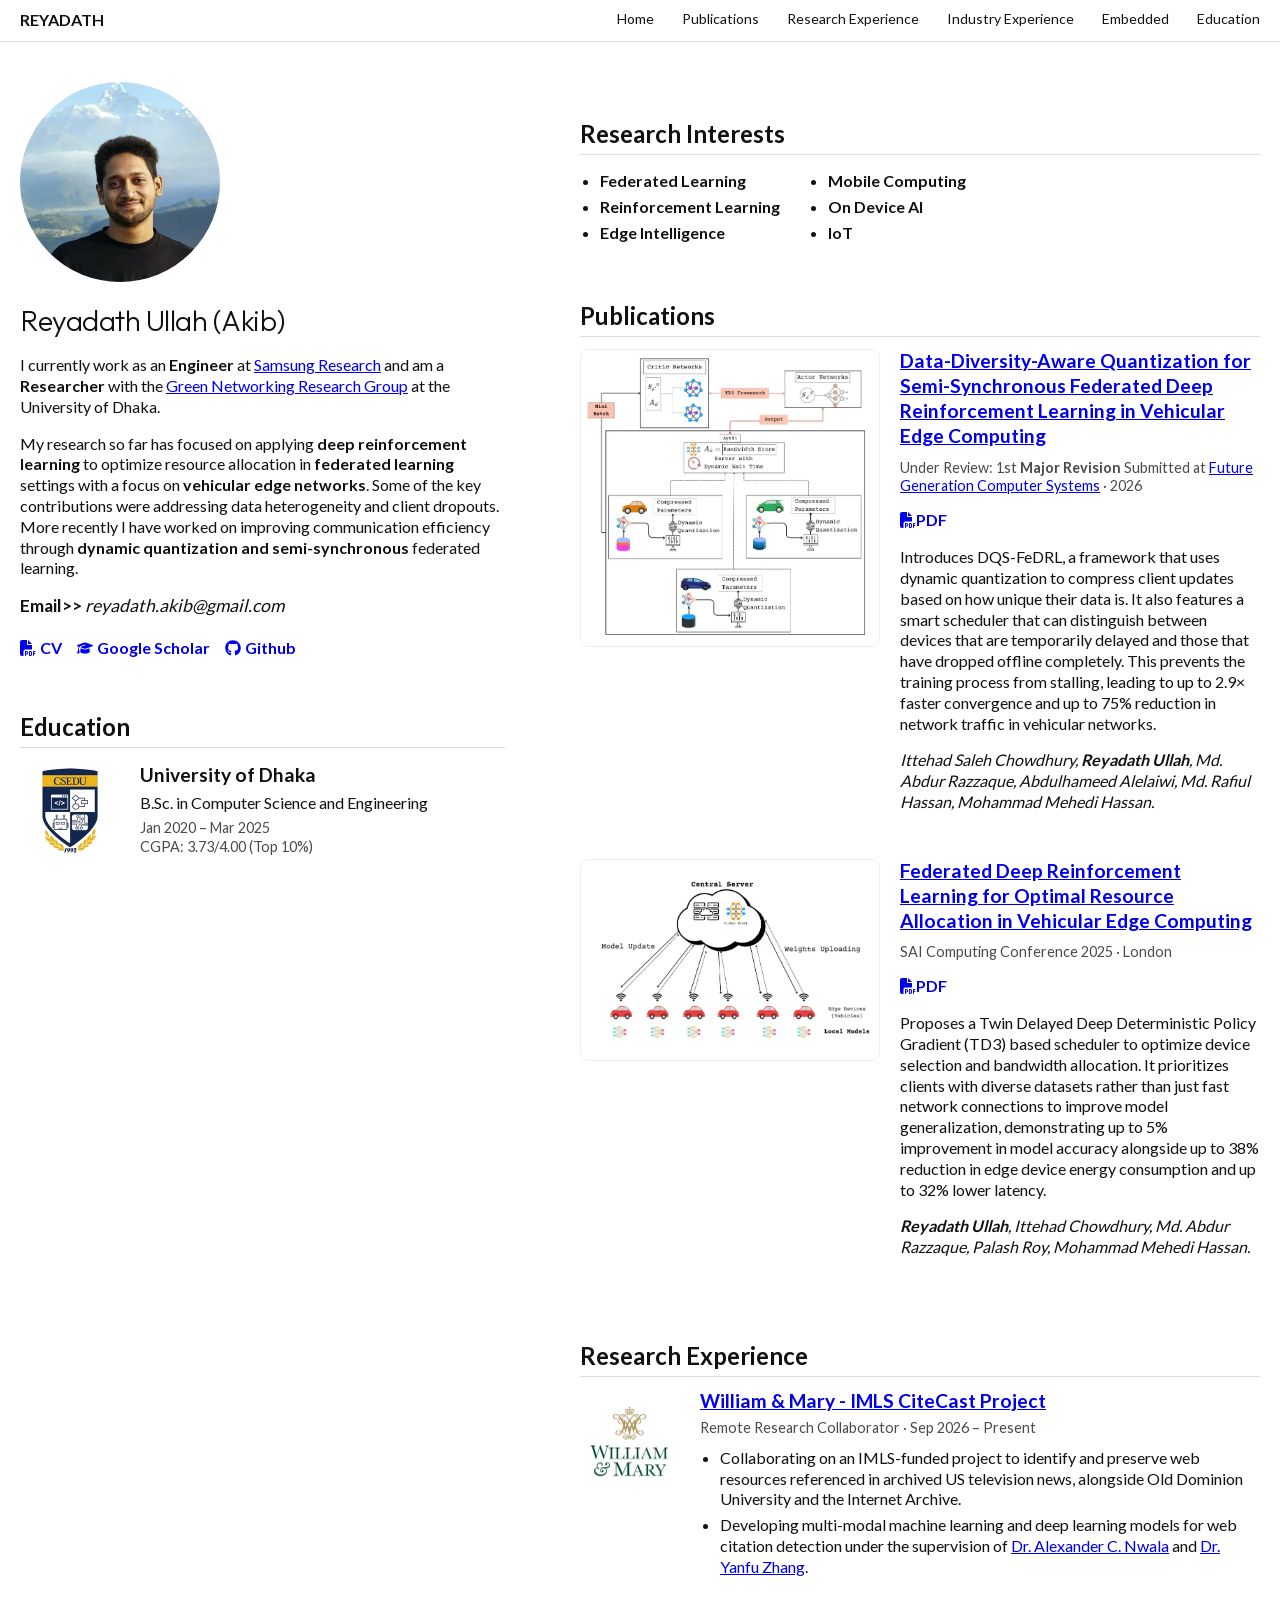
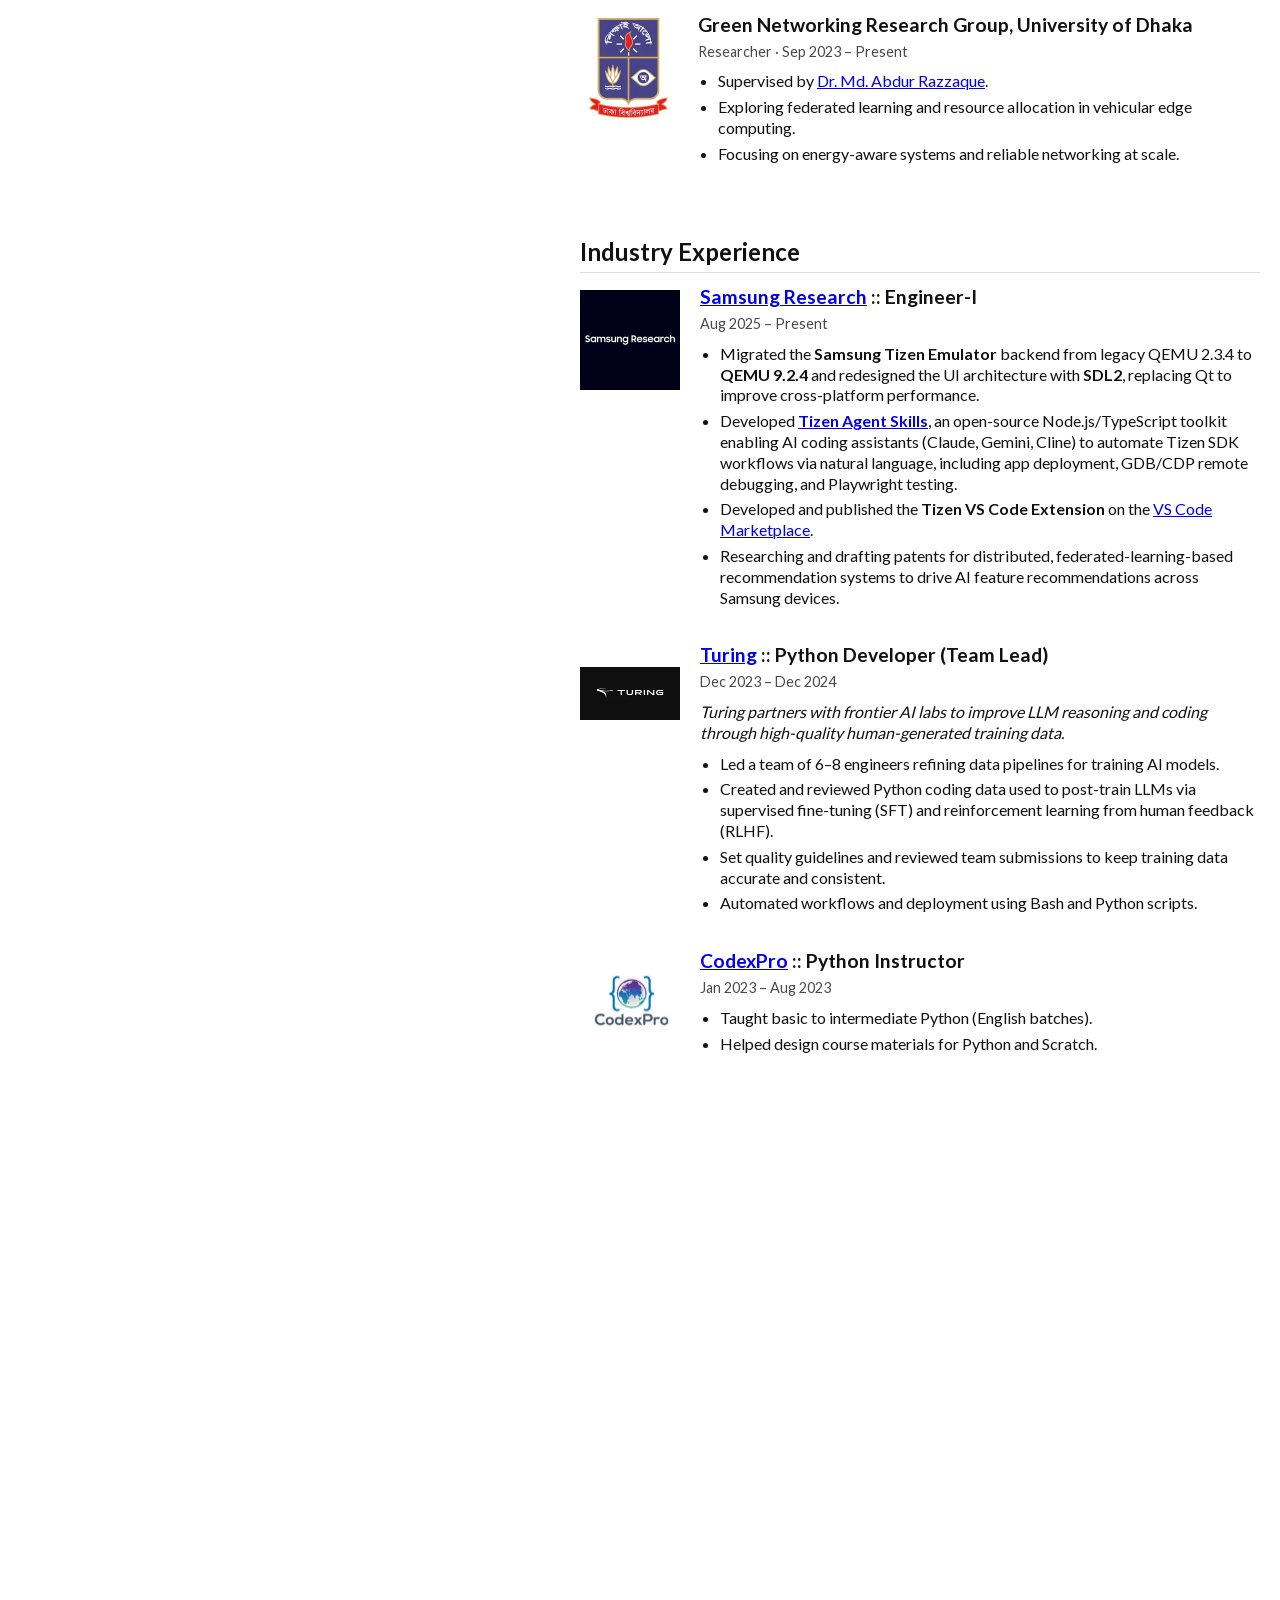
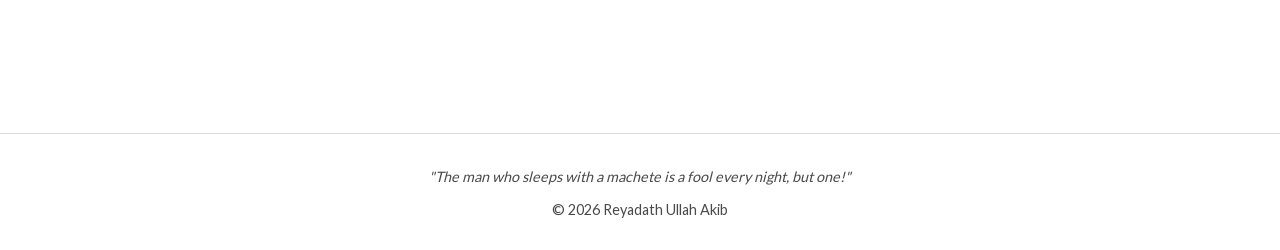
==== commit a4e45102: "Speed up page load for slow connections - Replace Font Awesome with inline SVG icons - Self-host Lat" ====
--- a/index.html
+++ b/index.html
@@ -5,20 +5,22 @@
   <meta charset="UTF-8">
   <meta name="viewport" content="width=device-width, initial-scale=1.0, viewport-fit=cover">
   <title>Riadath | Portfolio</title>
-  <link rel="preconnect" href="https://fonts.googleapis.com">
-  <link rel="preconnect" href="https://fonts.gstatic.com" crossorigin>
-  <link href="https://fonts.googleapis.com/css2?family=Lato:wght@400;700&family=Outfit:wght@300;400&display=swap"
-    rel="stylesheet">
-  <link rel="stylesheet" href="https://cdnjs.cloudflare.com/ajax/libs/font-awesome/6.4.0/css/all.min.css" media="print"
-    onload="this.media='all'">
-  <noscript>
-    <link rel="stylesheet" href="https://cdnjs.cloudflare.com/ajax/libs/font-awesome/6.4.0/css/all.min.css">
-  </noscript>
-  <link rel="stylesheet" href="style.css?v=3.0">
+  <script>document.documentElement.classList.add("js");</script>
+  <link rel="preload" as="font" type="font/woff2" href="assets/fonts/lato-400.woff2" crossorigin>
+  <link rel="stylesheet" href="style.css?v=3.1">
   <link rel="preload" as="image" href="assets/images/akib_mountain.webp">
 </head>
 
 <body>
+  <!-- Icons: Font Awesome Free 6.4.0 by @fontawesome - https://fontawesome.com (CC BY 4.0) -->
+  <svg xmlns="http://www.w3.org/2000/svg" style="display: none;">
+    <symbol id="i-pdf" viewBox="0 0 512 512"><path d="M0 64C0 28.7 28.7 0 64 0H224V128c0 17.7 14.3 32 32 32H384V304H176c-35.3 0-64 28.7-64 64V512H64c-35.3 0-64-28.7-64-64V64zm384 64H256V0L384 128zM176 352h32c30.9 0 56 25.1 56 56s-25.1 56-56 56H192v32c0 8.8-7.2 16-16 16s-16-7.2-16-16V448 368c0-8.8 7.2-16 16-16zm32 80c13.3 0 24-10.7 24-24s-10.7-24-24-24H192v48h16zm96-80h32c26.5 0 48 21.5 48 48v64c0 26.5-21.5 48-48 48H304c-8.8 0-16-7.2-16-16V368c0-8.8 7.2-16 16-16zm32 128c8.8 0 16-7.2 16-16V400c0-8.8-7.2-16-16-16H320v96h16zm80-112c0-8.8 7.2-16 16-16h48c8.8 0 16 7.2 16 16s-7.2 16-16 16H448v32h32c8.8 0 16 7.2 16 16s-7.2 16-16 16H448v48c0 8.8-7.2 16-16 16s-16-7.2-16-16V432 368z"/></symbol>
+    <symbol id="i-scholar" viewBox="0 0 640 512"><path d="M320 32c-8.1 0-16.1 1.4-23.7 4.1L15.8 137.4C6.3 140.9 0 149.9 0 160s6.3 19.1 15.8 22.6l57.9 20.9C57.3 229.3 48 259.8 48 291.9v28.1c0 28.4-10.8 57.7-22.3 80.8c-6.5 13-13.9 25.8-22.5 37.6C0 442.7-.9 448.3 .9 453.4s6 8.9 11.2 10.2l64 16c4.2 1.1 8.7 .3 12.4-2s6.3-6.1 7.1-10.4c8.6-42.8 4.3-81.2-2.1-108.7C90.3 344.3 86 329.8 80 316.5V291.9c0-30.2 10.2-58.7 27.9-81.5c12.9-15.5 29.6-28 49.2-35.7l157-61.7c8.2-3.2 17.5 .8 20.7 9s-.8 17.5-9 20.7l-157 61.7c-12.4 4.9-23.3 12.4-32.2 21.6l159.6 57.6c7.6 2.7 15.6 4.1 23.7 4.1s16.1-1.4 23.7-4.1L624.2 182.6c9.5-3.4 15.8-12.5 15.8-22.6s-6.3-19.1-15.8-22.6L343.7 36.1C336.1 33.4 328.1 32 320 32zM128 408c0 35.3 86 72 192 72s192-36.7 192-72L496.7 262.6 354.5 314c-11.1 4-22.8 6-34.5 6s-23.5-2-34.5-6L143.3 262.6 128 408z"/></symbol>
+    <symbol id="i-zoom" viewBox="0 0 512 512"><path d="M416 208c0 45.9-14.9 88.3-40 122.7L502.6 457.4c12.5 12.5 12.5 32.8 0 45.3s-32.8 12.5-45.3 0L330.7 376c-34.4 25.2-76.8 40-122.7 40C93.1 416 0 322.9 0 208S93.1 0 208 0S416 93.1 416 208zM184 296c0 13.3 10.7 24 24 24s24-10.7 24-24V232h64c13.3 0 24-10.7 24-24s-10.7-24-24-24H232V120c0-13.3-10.7-24-24-24s-24 10.7-24 24v64H120c-13.3 0-24 10.7-24 24s10.7 24 24 24h64v64z"/></symbol>
+    <symbol id="i-github" viewBox="0 0 496 512"><path d="M165.9 397.4c0 2-2.3 3.6-5.2 3.6-3.3.3-5.6-1.3-5.6-3.6 0-2 2.3-3.6 5.2-3.6 3-.3 5.6 1.3 5.6 3.6zm-31.1-4.5c-.7 2 1.3 4.3 4.3 4.9 2.6 1 5.6 0 6.2-2s-1.3-4.3-4.3-5.2c-2.6-.7-5.5.3-6.2 2.3zm44.2-1.7c-2.9.7-4.9 2.6-4.6 4.9.3 2 2.9 3.3 5.9 2.6 2.9-.7 4.9-2.6 4.6-4.6-.3-1.9-3-3.2-5.9-2.9zM244.8 8C106.1 8 0 113.3 0 252c0 110.9 69.8 205.8 169.5 239.2 12.8 2.3 17.3-5.6 17.3-12.1 0-6.2-.3-40.4-.3-61.4 0 0-70 15-84.7-29.8 0 0-11.4-29.1-27.8-36.6 0 0-22.9-15.7 1.6-15.4 0 0 24.9 2 38.6 25.8 21.9 38.6 58.6 27.5 72.9 20.9 2.3-16 8.8-27.1 16-33.7-55.9-6.2-112.3-14.3-112.3-110.5 0-27.5 7.6-41.3 23.6-58.9-2.6-6.5-11.1-33.3 2.6-67.9 20.9-6.5 69 27 69 27 20-5.6 41.5-8.5 62.8-8.5s42.8 2.9 62.8 8.5c0 0 48.1-33.6 69-27 13.7 34.7 5.2 61.4 2.6 67.9 16 17.7 25.8 31.5 25.8 58.9 0 96.5-58.9 104.2-114.8 110.5 9.2 7.9 17 22.9 17 46.4 0 33.7-.3 75.4-.3 83.6 0 6.5 4.6 14.4 17.3 12.1C428.2 457.8 496 362.9 496 252 496 113.3 383.5 8 244.8 8zM97.2 352.9c-1.3 1-1 3.3.7 5.2 1.6 1.6 3.9 2.3 5.2 1 1.3-1 1-3.3-.7-5.2-1.6-1.6-3.9-2.3-5.2-1zm-10.8-8.1c-.7 1.3.3 2.9 2.3 3.9 1.6 1 3.6.7 4.3-.7.7-1.3-.3-2.9-2.3-3.9-2-.6-3.6-.3-4.3.7zm32.4 35.6c-1.6 1.3-1 4.3 1.3 6.2 2.3 2.3 5.2 2.6 6.5 1 1.3-1.3.7-4.3-1.3-6.2-2.2-2.3-5.2-2.6-6.5-1zm-11.4-14.7c-1.6 1-1.6 3.6 0 5.9 1.6 2.3 4.3 3.3 5.6 2.3 1.6-1.3 1.6-3.9 0-6.2-1.4-2.3-4-3.3-5.6-2z"/></symbol>
+    <symbol id="i-linkedin" viewBox="0 0 448 512"><path d="M416 32H31.9C14.3 32 0 46.5 0 64.3v383.4C0 465.5 14.3 480 31.9 480H416c17.6 0 32-14.5 32-32.3V64.3c0-17.8-14.4-32.3-32-32.3zM135.4 416H69V202.2h66.5V416zm-33.2-243c-21.3 0-38.5-17.3-38.5-38.5S80.9 96 102.2 96c21.2 0 38.5 17.3 38.5 38.5 0 21.3-17.2 38.5-38.5 38.5zm282.1 243h-66.4V312c0-24.8-.5-56.7-34.5-56.7-34.6 0-39.9 27-39.9 54.9V416h-66.4V202.2h63.7v29.2h.9c8.9-16.8 30.6-34.5 62.9-34.5 67.2 0 79.7 44.3 79.7 101.9V416z"/></symbol>
+  </svg>
+
   <header class="topbar">
     <div class="logo">Reyadath</div>
     <nav class="nav" id="nav">
@@ -39,7 +41,7 @@
   <main>
     <div class="sidebar">
       <section id="home" class="profile-section">
-        <img src="assets/images/akib_mountain.webp" alt="Reyadath Ullah Akib" class="profile-image" decoding="async">
+        <img src="assets/images/akib_mountain.webp" width="400" height="400" alt="Reyadath Ullah Akib" class="profile-image" decoding="async">
         <div class="profile-text">
           <h1>Reyadath Ullah (Akib)</h1>
           <p>I currently work as an <b>Engineer</b> at <a href="https://research.samsung.com/srbd"
@@ -56,14 +58,12 @@
 
           <p
             style="margin-top: 20px; font-weight: bold; display: flex; gap: 15px; align-items: center; flex-wrap: wrap;">
-            <a href="assets/docs/CV_2027_Reyadath_Ullah_Akib.pdf" target="_blank" style="text-decoration: none;"><i
-                class="fas fa-file-pdf"></i> CV</a>
+            <a href="assets/docs/CV_2027_Reyadath_Ullah_Akib.pdf" target="_blank" style="text-decoration: none;"><svg class="icon" aria-hidden="true"><use href="#i-pdf"/></svg> CV</a>
             <a href="https://scholar.google.com/citations?user=j7ziSWcAAAAJ&hl=en" target="_blank"
-              style="text-decoration: none;"><i class="fas fa-graduation-cap"></i> Google Scholar</a>
+              style="text-decoration: none;"><svg class="icon" aria-hidden="true"><use href="#i-scholar"/></svg> Google Scholar</a>
             <!-- <a href="https://www.linkedin.com/in/reyadath-u-053181199/" target="_blank"
-              style="text-decoration: none;"><i class="fab fa-linkedin"></i> linkedin</a> -->
-            <a href="https://github.com/riadath" target="_blank" style="text-decoration: none;"><i
-                class="fab fa-github"></i> Github</a>
+              style="text-decoration: none;"><svg class="icon" aria-hidden="true"><use href="#i-linkedin"/></svg> linkedin</a> -->
+            <a href="https://github.com/riadath" target="_blank" style="text-decoration: none;"><svg class="icon" aria-hidden="true"><use href="#i-github"/></svg> Github</a>
           </p>
         </div>
       </section>
@@ -71,7 +71,7 @@
       <section id="education">
         <h2>Education</h2>
         <div style="display: flex; align-items: center; gap: 20px; margin-bottom: 20px;">
-          <img src="assets/images/csedu_logo.webp" alt="CSE DU Logo" style="width: 100px; height: auto;" loading="lazy"
+          <img src="assets/images/csedu_logo.webp" width="200" height="200" alt="CSE DU Logo" style="width: 100px; height: auto;" loading="lazy"
             decoding="async">
           <div>
             <h3 style="margin: 0;">University of Dhaka</h3>
@@ -102,10 +102,10 @@
 
         <div style="display: flex; gap: 20px; margin-bottom: 30px; align-items: flex-start;">
           <div class="pub-image-container">
-            <img src="assets/images/DQS_Fedrl_Framework.webp" alt="DQS-FeDRL Framework" class="pub-image"
+            <img src="assets/images/DQS_Fedrl_Framework.webp" width="813" height="806" alt="DQS-FeDRL Framework" class="pub-image"
               style="width: 100%; height: auto; object-fit: contain; border-radius: 8px; border: 1px solid #eee;"
               loading="lazy" decoding="async">
-            <div class="pub-image-hint"><i class="fas fa-search-plus"></i> Click to enlarge</div>
+            <div class="pub-image-hint"><svg class="icon" aria-hidden="true"><use href="#i-zoom"/></svg> Click to enlarge</div>
           </div>
           <div>
             <h3 style="margin-top: 0;"><a
@@ -117,7 +117,7 @@
                 Generation Computer
                 Systems</a> · 2026</p>
             <p style="margin-top: 5px;"><a href="assets/docs/DQS_FeDRL_FGCS_Final_Version.pdf" target="_blank"
-                style="text-decoration: none; font-weight: bold;"><i class="fas fa-file-pdf"></i>PDF</a></p>
+                style="text-decoration: none; font-weight: bold;"><svg class="icon" aria-hidden="true"><use href="#i-pdf"/></svg>PDF</a></p>
             <p style="margin-top: 10px;">Introduces DQS-FeDRL, a framework that uses dynamic quantization to compress
               client updates based
               on how unique their data is. It also features a smart scheduler that can distinguish between devices that
@@ -132,10 +132,10 @@
 
         <div style="display: flex; gap: 20px; margin-bottom: 30px; align-items: flex-start;">
           <div class="pub-image-container">
-            <img src="assets/images/DA-FedRL.webp" alt="DA-FeDRL Framework" class="pub-image"
+            <img src="assets/images/DA-FedRL.webp" width="851" height="572" alt="DA-FeDRL Framework" class="pub-image"
               style="width: 100%; height: auto; object-fit: contain; border-radius: 8px; border: 1px solid #eee;"
               loading="lazy" decoding="async">
-            <div class="pub-image-hint"><i class="fas fa-search-plus"></i> Click to enlarge</div>
+            <div class="pub-image-hint"><svg class="icon" aria-hidden="true"><use href="#i-zoom"/></svg> Click to enlarge</div>
           </div>
           <div>
             <h3 style="margin-top: 0;"><a href="https://link.springer.com/chapter/10.1007/978-3-031-92608-2_20"
@@ -144,7 +144,7 @@
                 Allocation in Vehicular Edge Computing</a></h3>
             <p class="muted" style="margin-top: 5px;">SAI Computing Conference 2025 · London</p>
             <p style="margin-top: 5px;"><a href="assets/docs/Published_Conf_Paper.pdf" target="_blank"
-                style="text-decoration: none; font-weight: bold;"><i class="fas fa-file-pdf"></i>PDF</a></p>
+                style="text-decoration: none; font-weight: bold;"><svg class="icon" aria-hidden="true"><use href="#i-pdf"/></svg>PDF</a></p>
             <p style="margin-top: 10px;">Proposes a Twin Delayed Deep Deterministic Policy Gradient (TD3) based
               scheduler
               to optimize device selection and bandwidth allocation. It prioritizes clients with diverse datasets rather
@@ -163,7 +163,7 @@
         <h2>Research Experience</h2>
 
         <div style="display: flex; gap: 20px; margin-bottom: 30px;">
-          <img src="assets/images/wm_logo.webp" alt="William & Mary Logo"
+          <img src="assets/images/wm_logo.webp" width="200" height="161" alt="William & Mary Logo"
             style="width: 100px; height: 100px; object-fit: contain; margin-top: 5px;" loading="lazy" decoding="async">
           <div>
             <h3 style="margin: 0;"><a href="https://www.wm.edu/" target="_blank">William & Mary - IMLS CiteCast
@@ -182,7 +182,7 @@
         </div>
 
         <div style="display: flex; gap: 20px; margin-bottom: 30px;">
-          <img src="assets/images/dhaka_university_logo.webp" alt="University of Dhaka Logo"
+          <img src="assets/images/dhaka_university_logo.webp" width="158" height="200" alt="University of Dhaka Logo"
             style="width: 100px; height: 100px; object-fit: contain; margin-top: 5px;" loading="lazy" decoding="async">
           <div>
             <h3 style="margin: 0;">Green Networking Research Group, University of Dhaka</h3>
@@ -201,7 +201,7 @@
         <h2>Industry Experience</h2>
 
         <div style="display: flex; gap: 20px; margin-bottom: 30px;">
-          <img src="assets/images/samsung_research_logo.webp" alt="Samsung Research Logo"
+          <img src="assets/images/samsung_research_logo.webp" width="200" height="200" alt="Samsung Research Logo"
             style="width: 100px; height: 100px; object-fit: contain; margin-top: 5px;" loading="lazy" decoding="async">
           <div>
             <h3 style="margin: 0;"><a href="https://research.samsung.com/srbd" target="_blank">Samsung Research</a>
@@ -226,7 +226,7 @@
         </div>
 
         <div style="display: flex; gap: 20px; margin-bottom: 30px;">
-          <img src="assets/images/turing_logo.webp" alt="Turing Logo"
+          <img src="assets/images/turing_logo.webp" width="200" height="105" alt="Turing Logo"
             style="width: 100px; height: 100px; object-fit: contain; margin-top: 0px;" loading="lazy" decoding="async">
           <div>
             <h3 style="margin: 0;"><a href="https://www.turing.com" target="_blank">Turing</a> :: Python
@@ -246,7 +246,7 @@
         </div>
 
         <div style="display: flex; gap: 20px; margin-bottom: 30px;">
-          <img src="assets/images/codex_pro_logo.webp" alt="CodexPro Logo"
+          <img src="assets/images/codex_pro_logo.webp" width="200" height="147" alt="CodexPro Logo"
             style="width: 100px; height: 100px; object-fit: contain; margin-top: 0px;" loading="lazy" decoding="async">
           <div>
             <h3 style="margin: 0;"><a href="https://codexpro.eu/" target="_blank">CodexPro</a> :: Python
--- a/style.css
+++ b/style.css
@@ -1,3 +1,31 @@
+/* ── Fonts (self-hosted, latin subset) ── */
+@font-face {
+  font-family: 'Lato';
+  font-style: normal;
+  font-weight: 400;
+  font-display: swap;
+  src: url(assets/fonts/lato-400.woff2) format('woff2');
+  unicode-range: U+0000-00FF, U+0131, U+0152-0153, U+02BB-02BC, U+02C6, U+02DA, U+02DC, U+0304, U+0308, U+0329, U+2000-206F, U+20AC, U+2122, U+2191, U+2193, U+2212, U+2215, U+FEFF, U+FFFD;
+}
+
+@font-face {
+  font-family: 'Lato';
+  font-style: normal;
+  font-weight: 700;
+  font-display: swap;
+  src: url(assets/fonts/lato-700.woff2) format('woff2');
+  unicode-range: U+0000-00FF, U+0131, U+0152-0153, U+02BB-02BC, U+02C6, U+02DA, U+02DC, U+0304, U+0308, U+0329, U+2000-206F, U+20AC, U+2122, U+2191, U+2193, U+2212, U+2215, U+FEFF, U+FFFD;
+}
+
+@font-face {
+  font-family: 'Outfit';
+  font-style: normal;
+  font-weight: 300 400;
+  font-display: swap;
+  src: url(assets/fonts/outfit-var.woff2) format('woff2');
+  unicode-range: U+0000-00FF, U+0131, U+0152-0153, U+02BB-02BC, U+02C6, U+02DA, U+02DC, U+0304, U+0308, U+0329, U+2000-206F, U+20AC, U+2122, U+2191, U+2193, U+2212, U+2215, U+FEFF, U+FFFD;
+}
+
 :root {
   --bg: #ffffff;
   --ink: #111111;
@@ -174,6 +202,13 @@
   margin-bottom: 5px;
 }
 
+.icon {
+  width: 1em;
+  height: 1em;
+  fill: currentColor;
+  vertical-align: -0.125em;
+}
+
 .interests-list {
   display: grid;
   grid-template-rows: repeat(3, auto);
@@ -203,6 +238,7 @@
 
 .profile-image {
   width: 100%;
+  height: auto;
   max-width: 200px;
   border-radius: 50%;
   aspect-ratio: 1 / 1;
@@ -245,8 +281,8 @@
   }
 }
 
-/* Sections start hidden, revealed by JS */
-.content-area > section {
+/* Sections start hidden only when JS is running, then get revealed */
+.js .content-area > section {
   opacity: 0;
   transform: translateY(20px);
 }
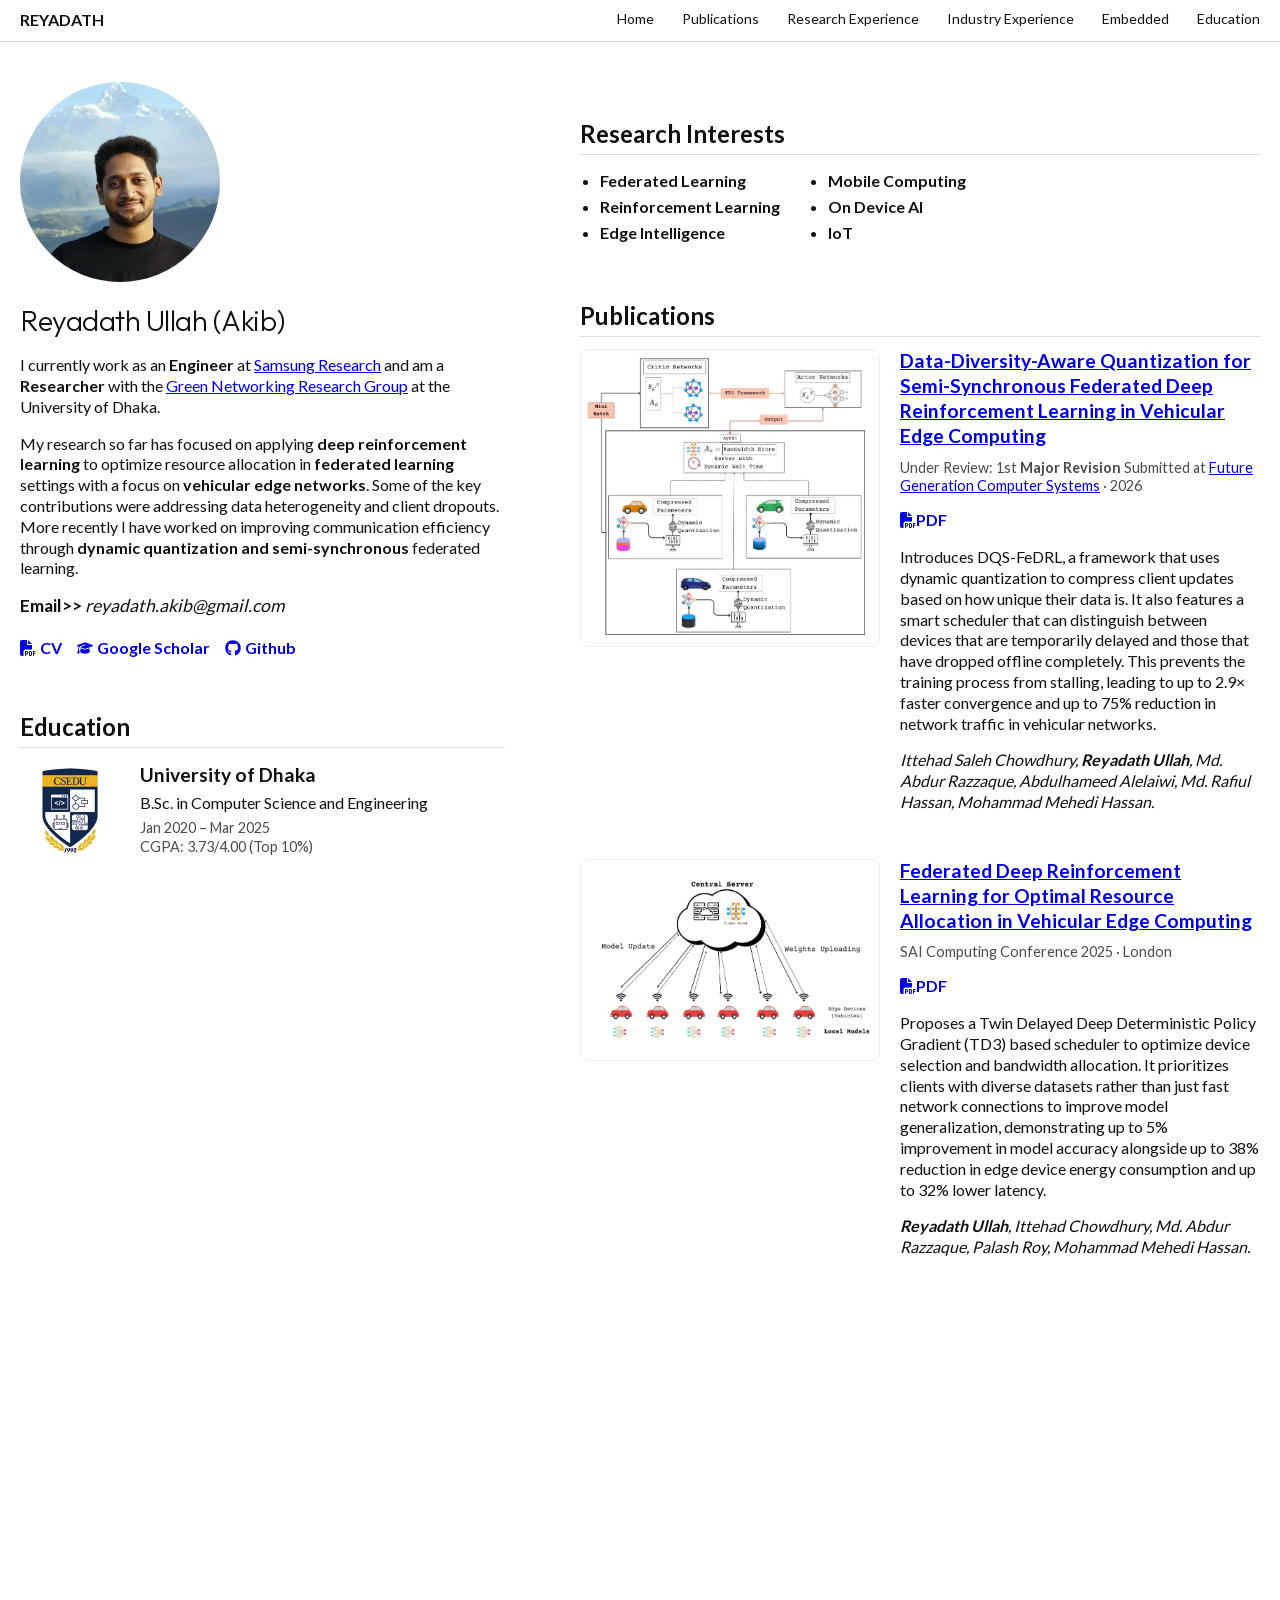
==== commit 8d6b7e8d: "Remove load and scroll-reveal animations Content now shows as soon as it arrives instead of fading i" ====
--- a/index.html
+++ b/index.html
@@ -5,9 +5,8 @@
   <meta charset="UTF-8">
   <meta name="viewport" content="width=device-width, initial-scale=1.0, viewport-fit=cover">
   <title>Riadath | Portfolio</title>
-  <script>document.documentElement.classList.add("js");</script>
   <link rel="preload" as="font" type="font/woff2" href="assets/fonts/lato-400.woff2" crossorigin>
-  <link rel="stylesheet" href="style.css?v=3.1">
+  <link rel="stylesheet" href="style.css?v=3.2">
   <link rel="preload" as="image" href="assets/images/akib_mountain.webp">
 </head>
 
--- a/style.css
+++ b/style.css
@@ -70,7 +70,6 @@
   align-items: center;
   justify-content: space-between;
   padding: 10px 20px;
-  will-change: transform;
 }
 
 .logo {
@@ -268,52 +267,6 @@
   align-items: center;
   gap: 4px;
 }
-
-/* ── Section Reveal Animation ── */
-@keyframes revealUp {
-  from {
-    opacity: 0;
-    transform: translateY(20px);
-  }
-  to {
-    opacity: 1;
-    transform: translateY(0);
-  }
-}
-
-/* Sections start hidden only when JS is running, then get revealed */
-.js .content-area > section {
-  opacity: 0;
-  transform: translateY(20px);
-}
-
-.content-area > section.revealed {
-  animation: revealUp 0.5s ease forwards;
-}
-
-/* Profile loads immediately with a gentle fade */
-@keyframes fadeIn {
-  from { opacity: 0; }
-  to { opacity: 1; }
-}
-
-.sidebar {
-  animation: fadeIn 0.4s ease forwards;
-}
-
-/* Stagger child items within a revealed section */
-.content-area > section.revealed > div[style*="display: flex"],
-.content-area > section.revealed > h3,
-.content-area > section.revealed > p,
-.content-area > section.revealed > ul {
-  animation: revealUp 0.4s ease backwards;
-}
-
-.content-area > section.revealed > :nth-child(2) { animation-delay: 0.05s; }
-.content-area > section.revealed > :nth-child(3) { animation-delay: 0.1s; }
-.content-area > section.revealed > :nth-child(4) { animation-delay: 0.15s; }
-.content-area > section.revealed > :nth-child(5) { animation-delay: 0.2s; }
-.content-area > section.revealed > :nth-child(6) { animation-delay: 0.25s; }
 
 /* ── Performance: off-screen content ── */
 .content-area > section {
@@ -502,11 +455,6 @@
     animation-duration: 0.01ms !important;
     animation-iteration-count: 1 !important;
     transition-duration: 0.01ms !important;
-  }
-
-  .content-area > section {
-    opacity: 1;
-    transform: none;
   }
 }
 
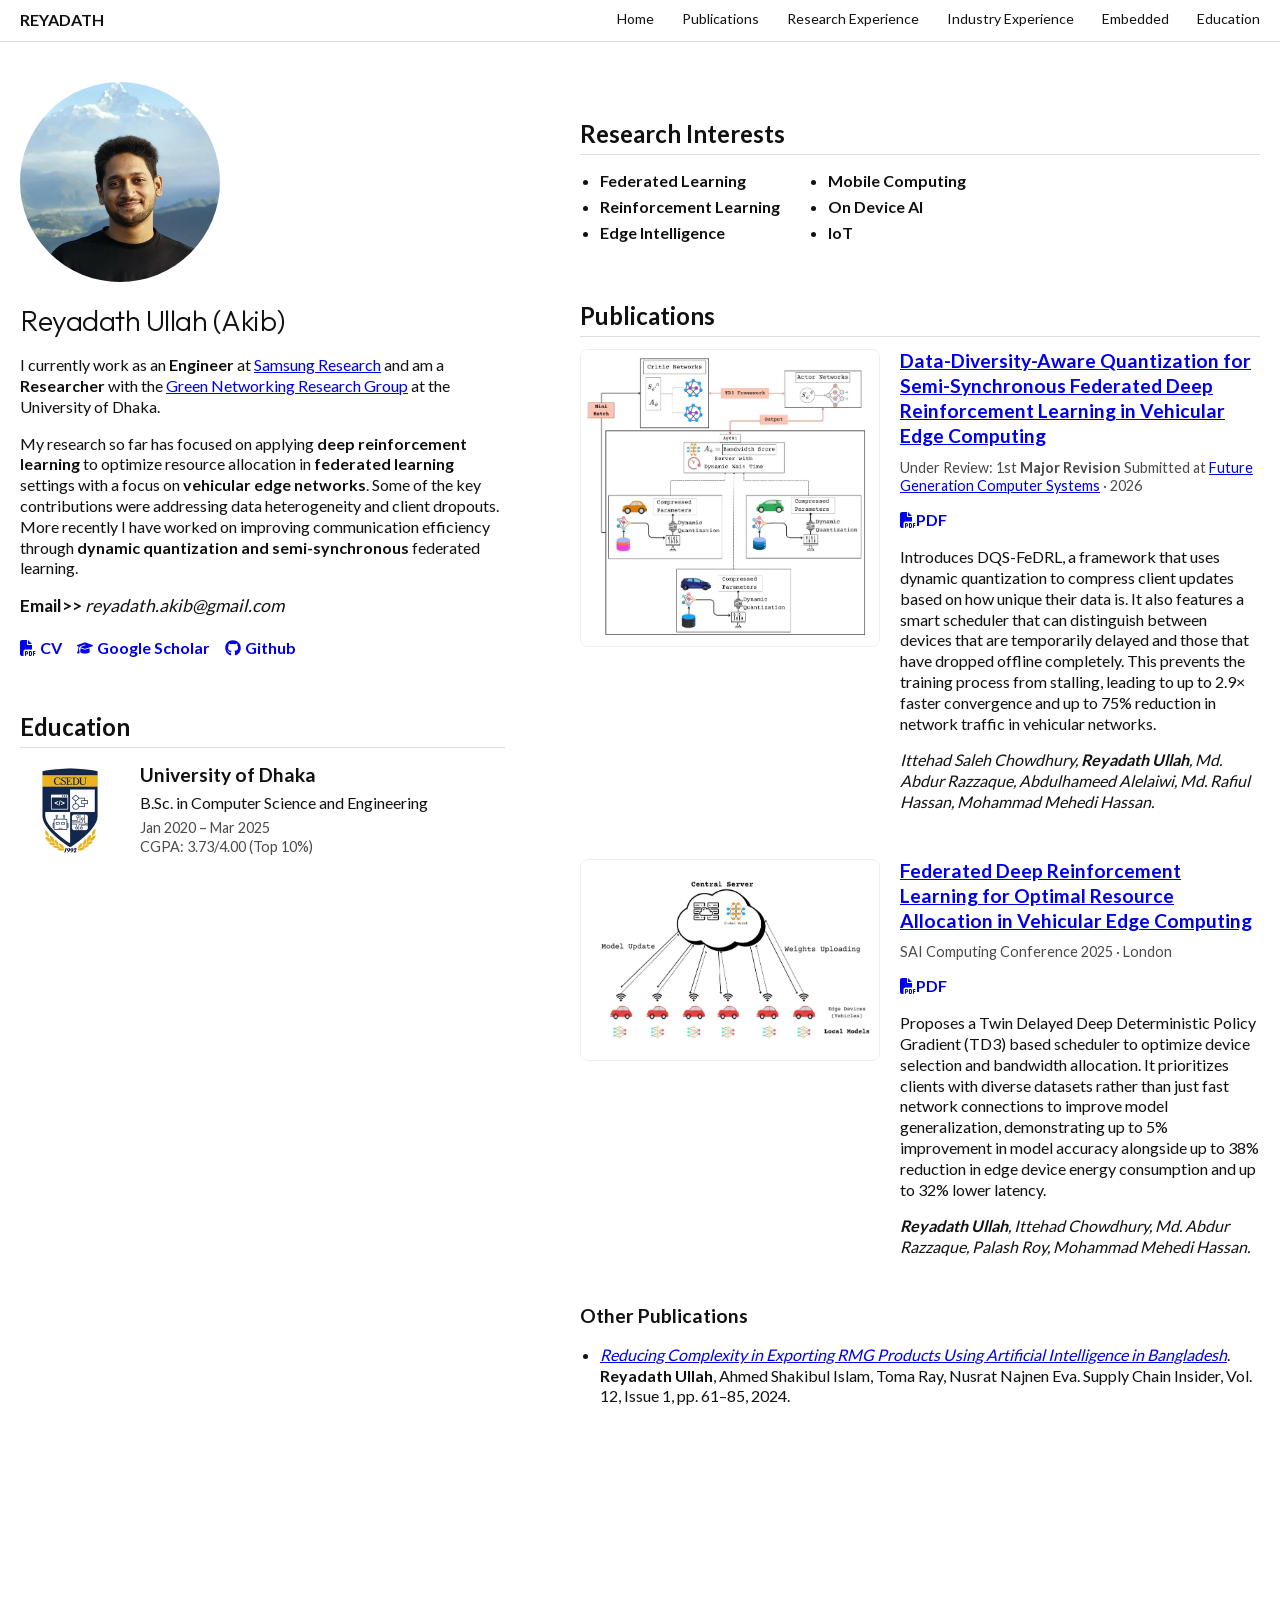
==== commit e60f9bb7: "Add Supply Chain Insider paper under Other Publications Co-Authored-By: Claude Opus 5.5 <noreply@ant" ====
--- a/index.html
+++ b/index.html
@@ -155,7 +155,13 @@
           </div>
         </div>
 
-
+        <h3>Other Publications</h3>
+        <ul>
+          <li><a href="https://supplychaininsider.org/ojs/index.php/home/article/view/103" target="_blank"><em>Reducing
+                Complexity in Exporting RMG Products Using Artificial Intelligence in Bangladesh</em></a>.
+            <strong>Reyadath Ullah</strong>, Ahmed Shakibul Islam, Toma Ray, Nusrat Najnen Eva. Supply Chain Insider,
+            Vol. 12, Issue 1, pp. 61–85, 2024.</li>
+        </ul>
       </section>
 
       <section id="research-experience">
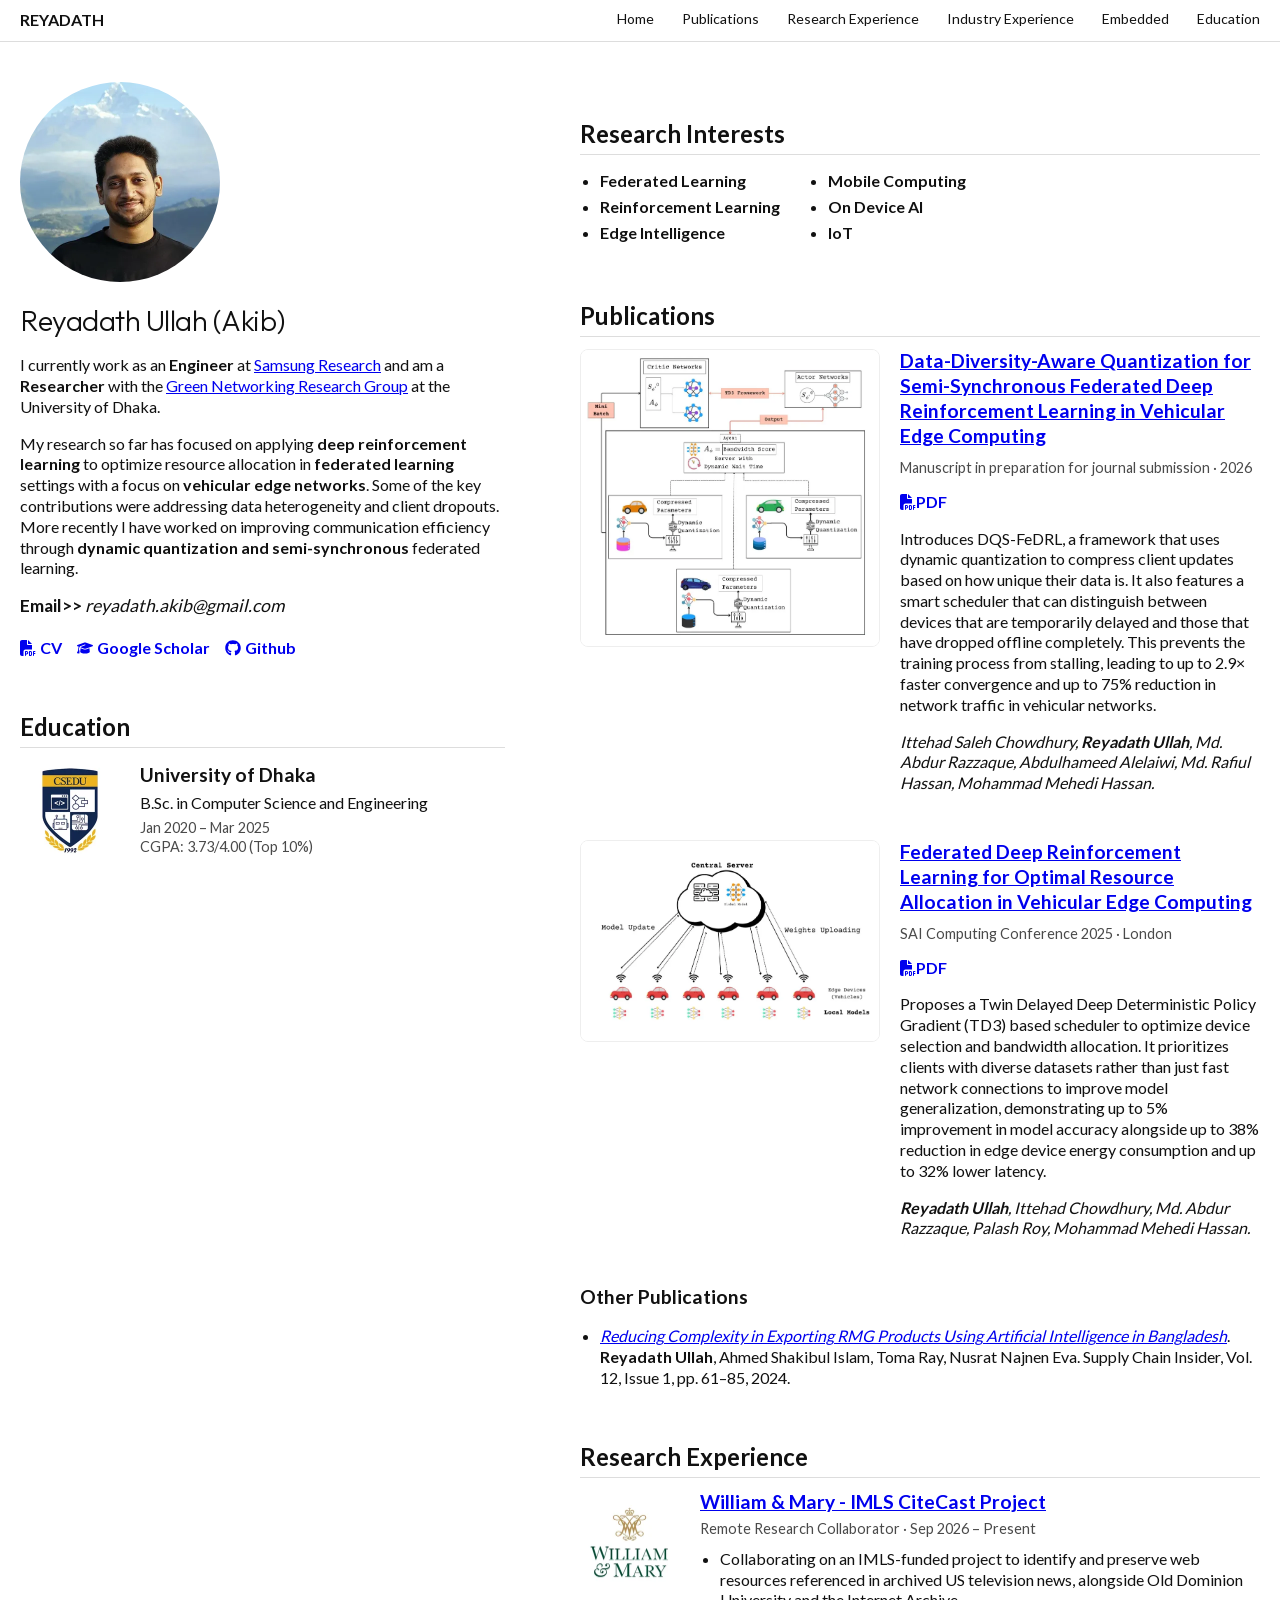
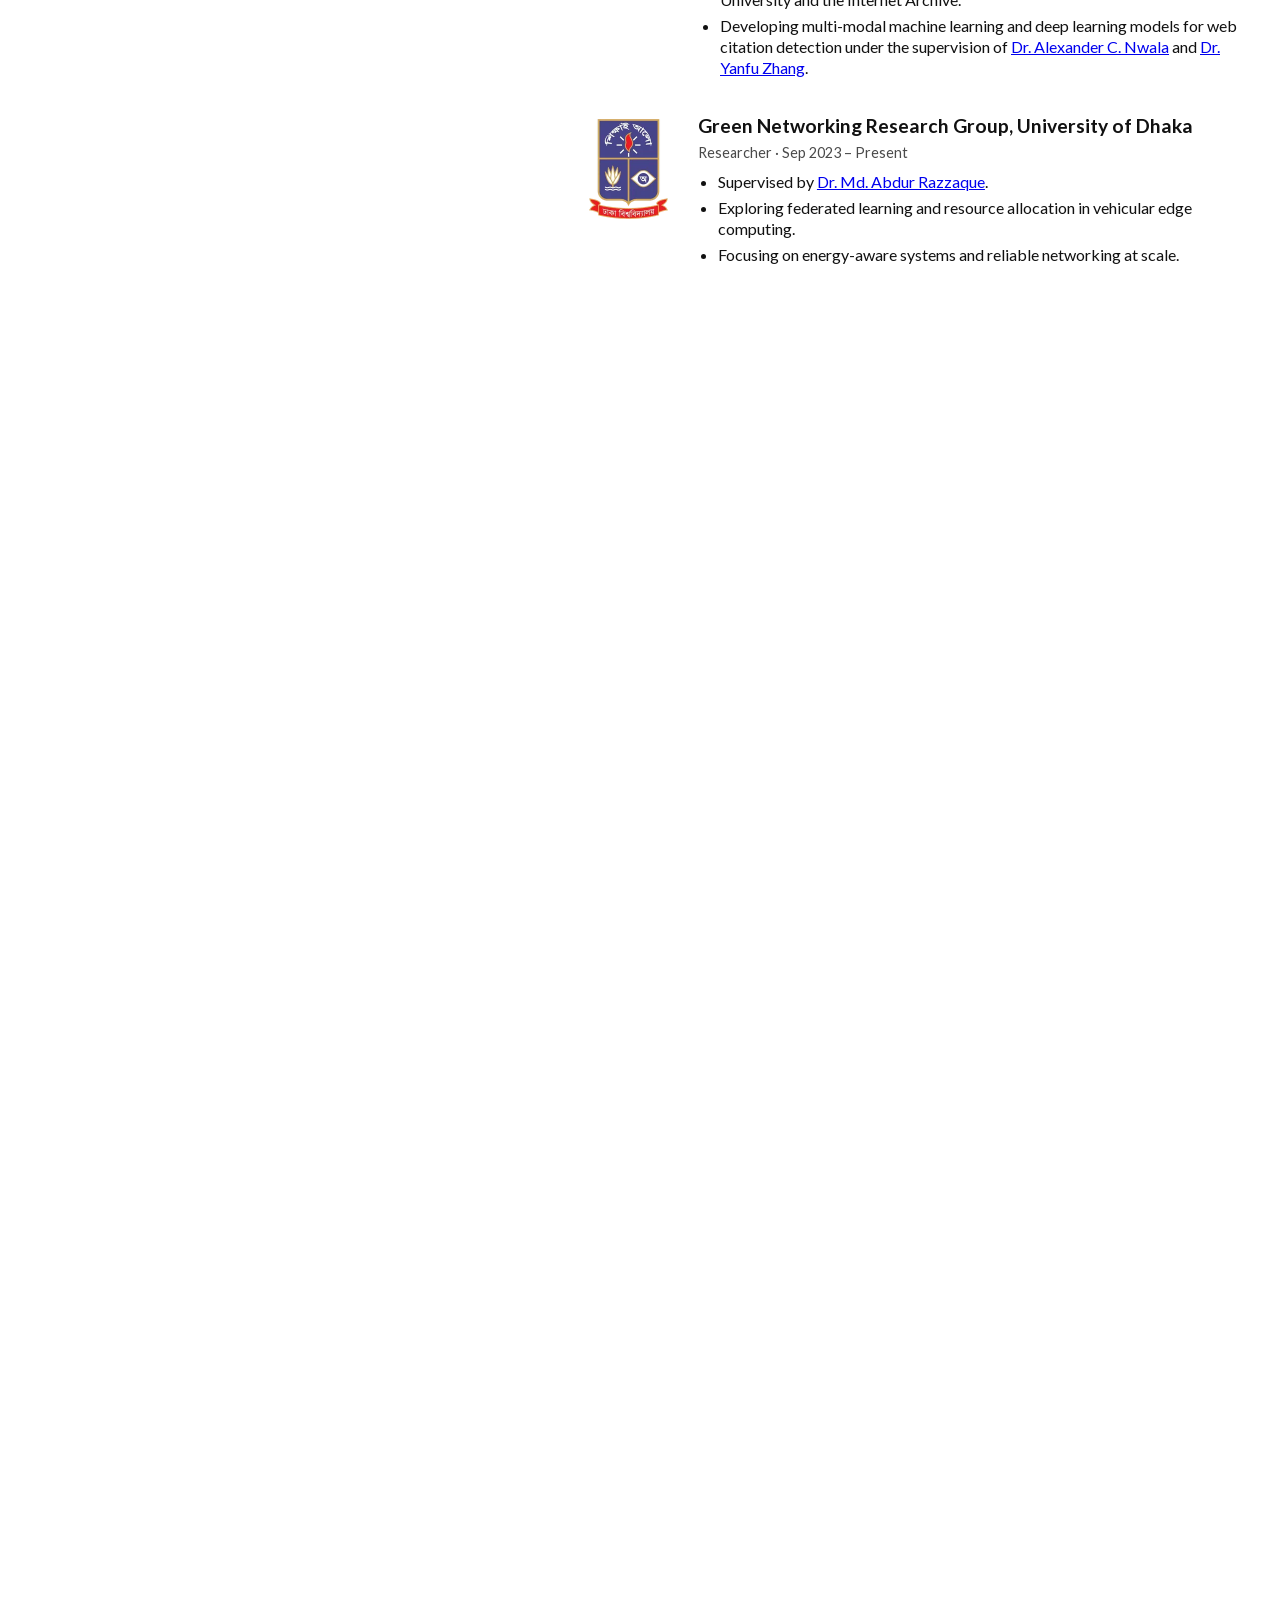
==== commit d403887d: "Update DQS-FeDRL entry after FGCS decision - Point title and PDF links to the manuscript PDF - Repla" ====
--- a/index.html
+++ b/index.html
@@ -107,15 +107,11 @@
             <div class="pub-image-hint"><svg class="icon" aria-hidden="true"><use href="#i-zoom"/></svg> Click to enlarge</div>
           </div>
           <div>
-            <h3 style="margin-top: 0;"><a
-                href="https://track.authorhub.elsevier.com/?uuid=702955d7-798d-43e1-ad18-ff2a3c567b9c"
+            <h3 style="margin-top: 0;"><a href="assets/docs/DQS_FeDRL_Manuscript.pdf"
                 target="_blank">Data-Diversity-Aware Quantization for
                 Semi-Synchronous Federated Deep Reinforcement Learning in Vehicular Edge Computing</a></h3>
-            <p class="muted" style="margin-top: 5px;">Under Review: 1st <b>Major Revision</b> Submitted at <a
-                href="https://www.sciencedirect.com/journal/future-generation-computer-systems" target="_blank">Future
-                Generation Computer
-                Systems</a> · 2026</p>
-            <p style="margin-top: 5px;"><a href="assets/docs/DQS_FeDRL_FGCS_Final_Version.pdf" target="_blank"
+            <p class="muted" style="margin-top: 5px;">Manuscript in preparation for journal submission · 2026</p>
+            <p style="margin-top: 5px;"><a href="assets/docs/DQS_FeDRL_Manuscript.pdf" target="_blank"
                 style="text-decoration: none; font-weight: bold;"><svg class="icon" aria-hidden="true"><use href="#i-pdf"/></svg>PDF</a></p>
             <p style="margin-top: 10px;">Introduces DQS-FeDRL, a framework that uses dynamic quantization to compress
               client updates based
